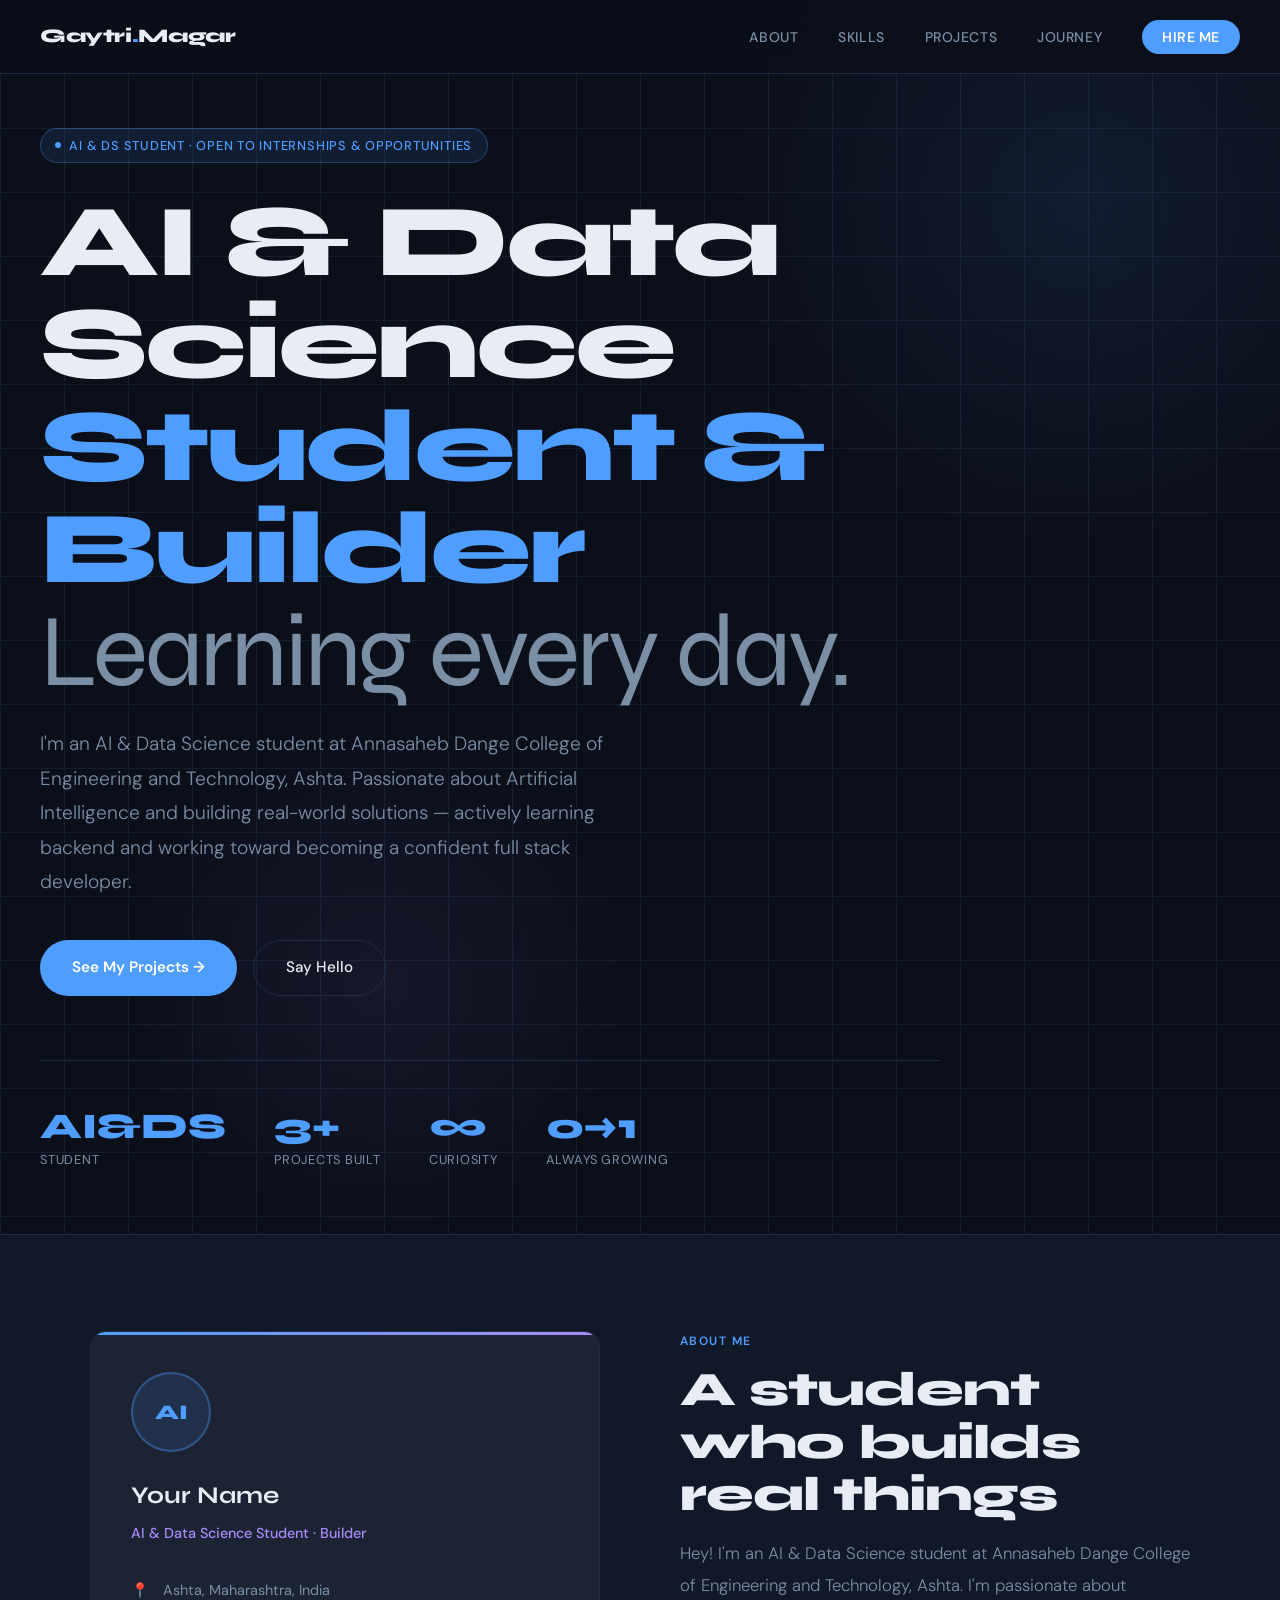
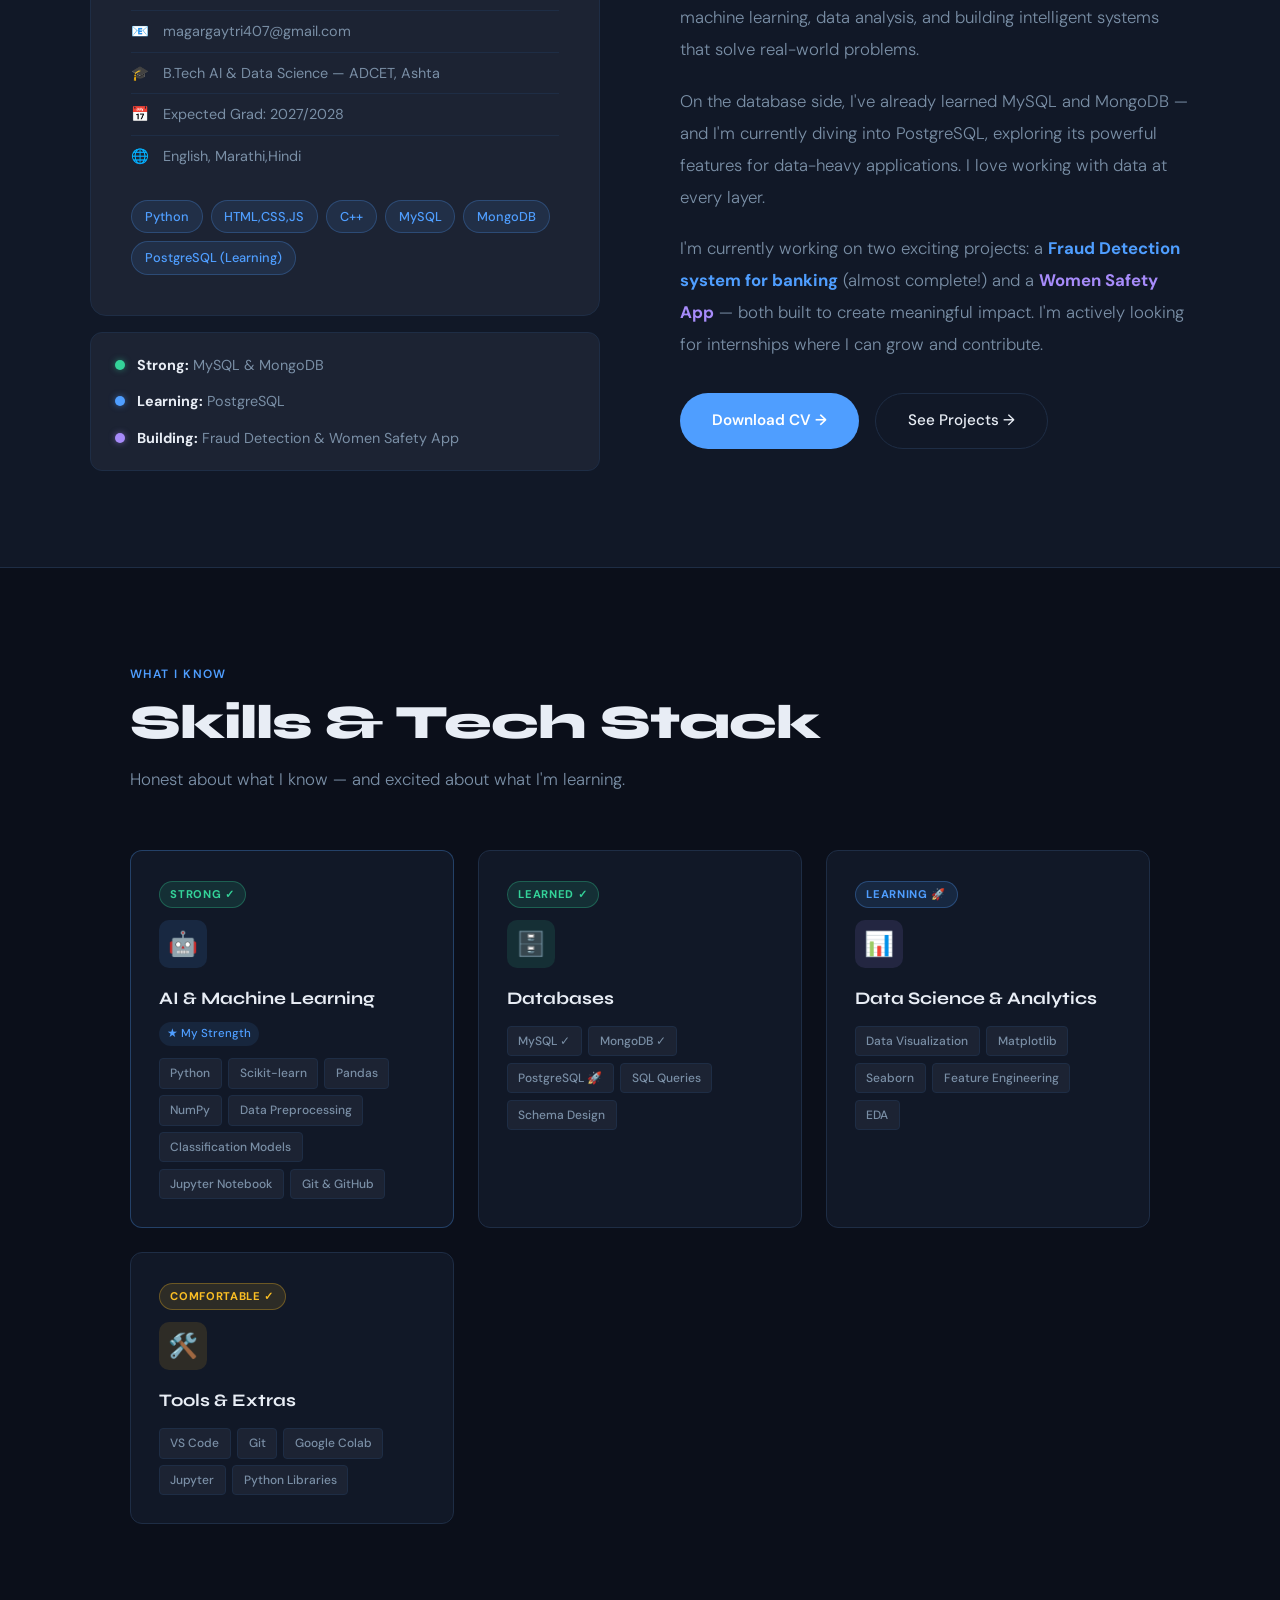
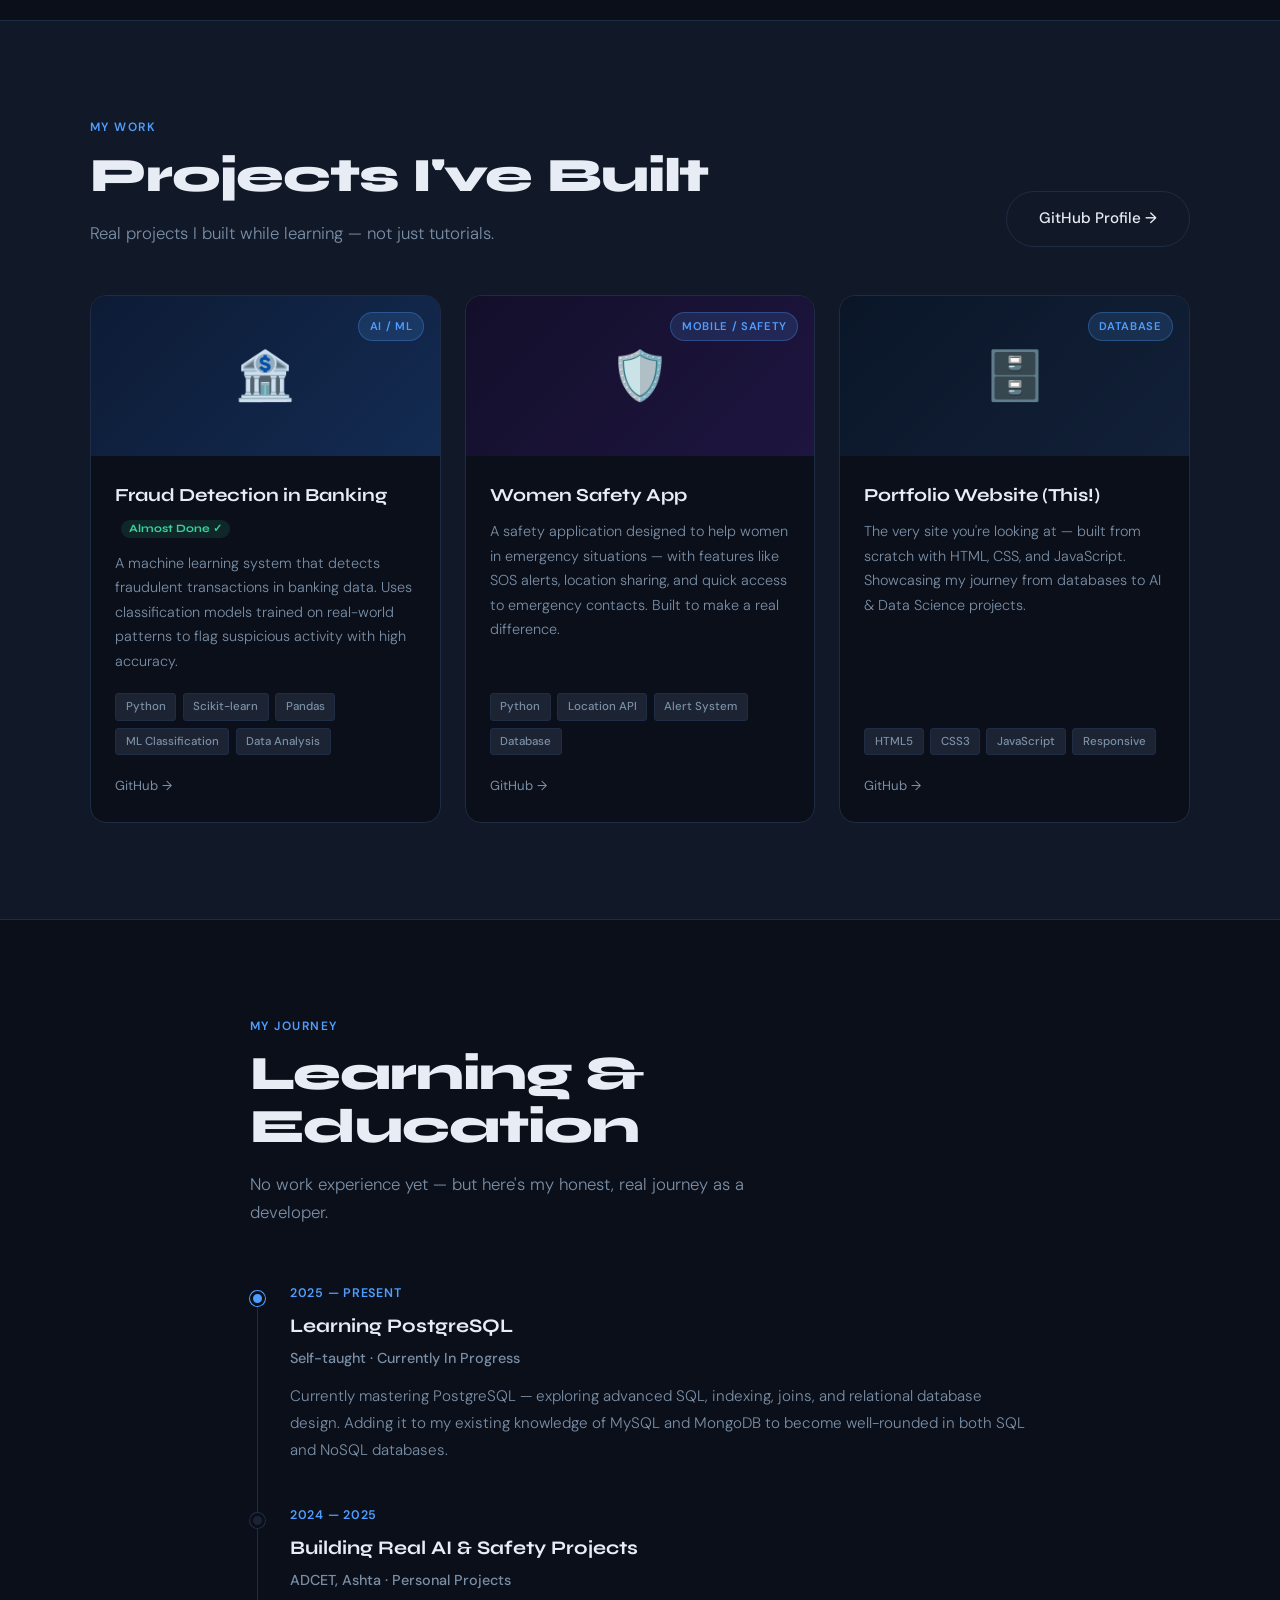
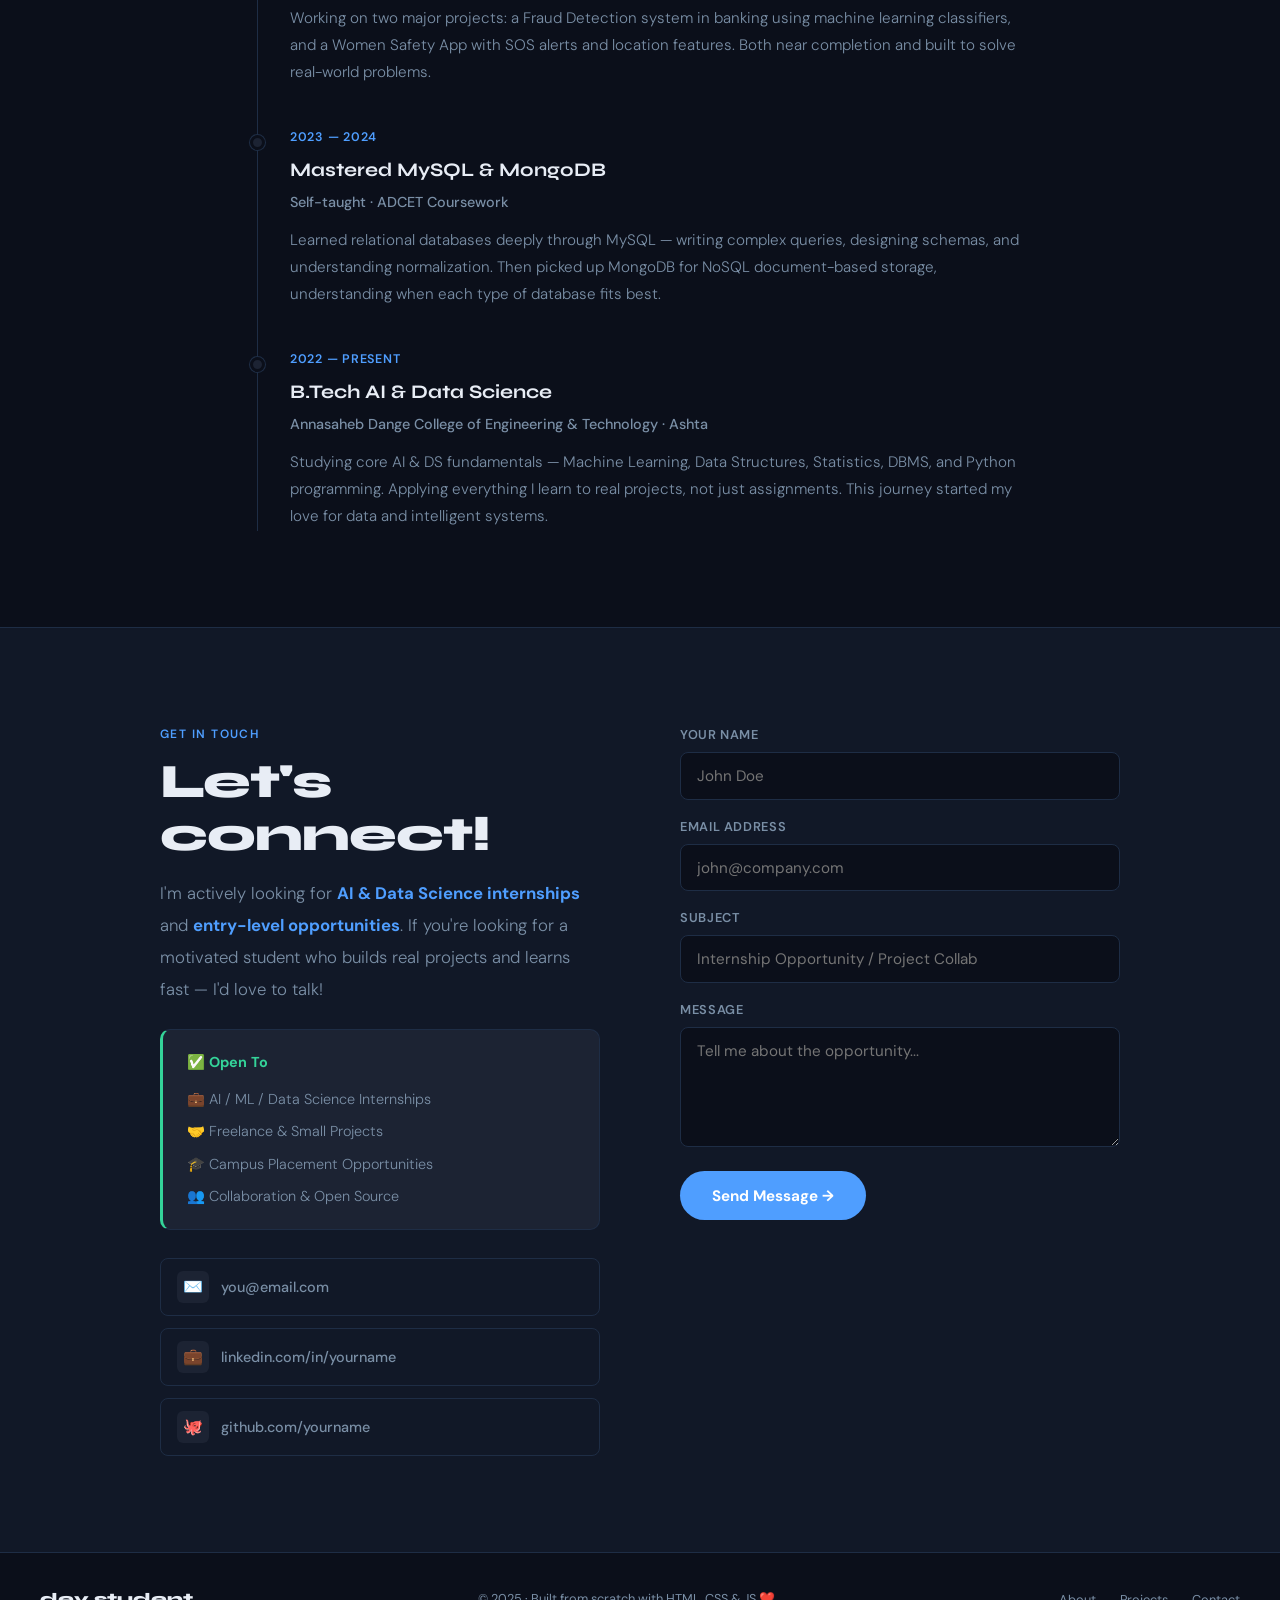
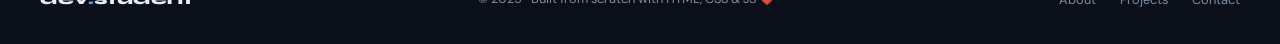
==== index.html @ b7435d33 "Move files to root for deployment" ====
<!DOCTYPE html>
<html lang="en">
<head>
  <meta charset="UTF-8">
  <meta name="viewport" content="width=device-width, initial-scale=1.0">
  <title>AI & DS Student — Annasaheb Dange College of Engineering</title>
  <link rel="preconnect" href="https://fonts.googleapis.com">
  <link href="https://fonts.googleapis.com/css2?family=Syne:wght@400;500;600;700;800&family=DM+Sans:ital,wght@0,300;0,400;0,500;1,300&display=swap" rel="stylesheet">
  <link rel="stylesheet" href="style.css">
</head>
<body>

  <!-- ── NAVBAR ── -->
  <nav>
    <a href="#" class="nav-logo">Gaytri<span>.</span>Magar</a>
    <ul class="nav-links">
      <li><a href="#about">About</a></li>
      <li><a href="#skills">Skills</a></li>
      <li><a href="#projects">Projects</a></li>
      <li><a href="#learning">Journey</a></li>
      <li><a href="#contact" class="nav-cta">Hire Me</a></li>
    </ul>
    <button class="hamburger" onclick="toggleMenu()" aria-label="Menu">
      <span></span><span></span><span></span>
    </button>
  </nav>

  <!-- ── MOBILE MENU ── -->
  <div class="mobile-menu" id="mobileMenu">
    <a href="#about"    onclick="toggleMenu()">About</a>
    <a href="#skills"   onclick="toggleMenu()">Skills</a>
    <a href="#projects" onclick="toggleMenu()">Projects</a>
    <a href="#learning" onclick="toggleMenu()">Journey</a>
    <a href="#contact"  onclick="toggleMenu()">Contact</a>
  </div>

  <!-- ── HERO ── -->
  <section class="hero" id="home">
    <div class="hero-grid-bg"></div>
    <div class="hero-glow"></div>
    <div class="hero-glow2"></div>
    <div class="hero-content">
      <div class="hero-tag">AI &amp; DS Student · Open to internships &amp; opportunities</div>
      <h1>
        AI &amp; Data Science<br>
        <span class="line2">Student &amp; Builder</span><br>
        <span class="line3">Learning every day.</span>
      </h1>
      <p class="hero-desc">
        I'm an AI &amp; Data Science student at Annasaheb Dange College of Engineering and Technology, Ashta. Passionate about Artificial Intelligence and building real-world solutions — actively learning backend and working toward becoming a confident full stack developer.
      </p>
      <div class="hero-actions">
        <a href="#projects" class="btn-primary">See My Projects →</a>
        <a href="#contact"  class="btn-secondary">Say Hello</a>
      </div>
      <div class="hero-stats">
        <div><div class="stat-num">AI&amp;DS</div><div class="stat-label">Student</div></div>
        <div><div class="stat-num">3+</div><div class="stat-label">Projects Built</div></div>
        <div><div class="stat-num">∞</div><div class="stat-label">Curiosity</div></div>
        <div><div class="stat-num">0→1</div><div class="stat-label">Always Growing</div></div>
      </div>
    </div>
  </section>

  <!-- ── ABOUT ── -->
  <section id="about">
    <div class="about-grid">
      <div class="about-visual">
        <div class="about-card">
          <div class="about-initial">AI</div>
          <div class="about-name">Your Name</div>
          <div class="about-role">AI &amp; Data Science Student · Builder</div>
          <ul class="about-details">
            <li><span>📍</span><span>Ashta, Maharashtra, India</span></li>
            <li><span>📧</span><span>magargaytri407@gmail.com</span></li>
            <li><span>🎓</span><span>B.Tech AI &amp; Data Science — ADCET, Ashta</span></li>
            <li><span>📅</span><span>Expected Grad: 2027/2028</span></li>
            <li><span>🌐</span><span>English, Marathi,Hindi</span></li>
          </ul>
          <div class="about-badges">
            <span class="badge">Python</span>
            <span class="badge">HTML,CSS,JS</span>
            <span class="badge">C++</span>
            <span class="badge">MySQL</span>
            <span class="badge">MongoDB</span>
            <span class="badge">PostgreSQL (Learning)</span>
          </div>
        </div>
        <div class="status-card">
          <div class="status-row">
            <span class="status-dot strong"></span>
            <span><strong>Strong:</strong> MySQL &amp; MongoDB</span>
          </div>
          <div class="status-row">
            <span class="status-dot learning"></span>
            <span><strong>Learning:</strong> PostgreSQL</span>
          </div>
          <div class="status-row">
            <span class="status-dot exploring"></span>
            <span><strong>Building:</strong> Fraud Detection &amp; Women Safety App</span>
          </div>
        </div>
      </div>

      <div class="about-text">
        <div class="section-label">About Me</div>
        <h2 class="section-title">A student who builds real things</h2>
        <p>Hey! I'm an AI &amp; Data Science student at Annasaheb Dange College of Engineering and Technology, Ashta.
           I'm passionate about machine learning, data analysis, and building intelligent systems that solve real-world problems.</p>
        <p>On the database side, I've already learned MySQL and MongoDB — and I'm currently diving into PostgreSQL, exploring its powerful features for data-heavy applications. I love working with data at every layer.</p>
        <p>I'm currently working on two exciting projects: a <strong style="color:var(--accent)">Fraud Detection system for banking</strong> (almost complete!) and a <strong style="color:var(--accent2)">Women Safety App</strong> — both built to create meaningful impact. I'm actively looking for internships where I can grow and contribute.</p>
        <div style="margin-top:2rem; display:flex; gap:1rem; flex-wrap:wrap;">
          <a href="#contact" class="btn-primary">Download CV →</a>
          <a href="#projects" class="btn-secondary">See Projects →</a>
        </div>
      </div>
    </div>
  </section>

  <!-- ── SKILLS ── -->
  <section id="skills">
    <div class="skills-header">
      <div class="section-label">What I Know</div>
      <h2 class="section-title">Skills &amp; Tech Stack</h2>
      <p class="section-sub">Honest about what I know — and excited about what I'm learning.</p>
    </div>
    <div class="skills-grid">

      <div class="skill-card featured">
        <div class="skill-level-badge strong">Strong ✓</div>
        <div class="skill-card-icon yellow">🤖</div>
        <h3>AI &amp; Machine Learning <span class="skill-star">★ My Strength</span></h3>
        <div class="skill-tags">
          <span class="skill-tag">Python</span>
          <span class="skill-tag">Scikit-learn</span>
          <span class="skill-tag">Pandas</span>
          <span class="skill-tag">NumPy</span>
          <span class="skill-tag">Data Preprocessing</span>
          <span class="skill-tag">Classification Models</span>
          <span class="skill-tag">Jupyter Notebook</span>
          <span class="skill-tag">Git &amp; GitHub</span>
        </div>
      </div>

      <div class="skill-card">
        <div class="skill-level-badge strong">Learned ✓</div>
        <div class="skill-card-icon blue">🗄️</div>
        <h3>Databases</h3>
        <div class="skill-tags">
          <span class="skill-tag">MySQL ✓</span>
          <span class="skill-tag">MongoDB ✓</span>
          <span class="skill-tag">PostgreSQL 🚀</span>
          <span class="skill-tag">SQL Queries</span>
          <span class="skill-tag">Schema Design</span>
        </div>
      </div>

      <div class="skill-card">
        <div class="skill-level-badge learning">Learning 🚀</div>
        <div class="skill-card-icon teal">📊</div>
        <h3>Data Science &amp; Analytics</h3>
        <div class="skill-tags">
          <span class="skill-tag">Data Visualization</span>
          <span class="skill-tag">Matplotlib</span>
          <span class="skill-tag">Seaborn</span>
          <span class="skill-tag">Feature Engineering</span>
          <span class="skill-tag">EDA</span>
        </div>
      </div>

      <div class="skill-card">
        <div class="skill-level-badge comfortable">Comfortable ✓</div>
        <div class="skill-card-icon pink">🛠️</div>
        <h3>Tools &amp; Extras</h3>
        <div class="skill-tags">
          <span class="skill-tag">VS Code</span>
          <span class="skill-tag">Git</span>
          <span class="skill-tag">Google Colab</span>
          <span class="skill-tag">Jupyter</span>
          <span class="skill-tag">Python Libraries</span>
        </div>
      </div>

    </div>
  </section>

  <!-- ── PROJECTS ── -->
  <section id="projects">
    <div class="projects-inner">
      <div class="projects-header">
        <div>
          <div class="section-label">My Work</div>
          <h2 class="section-title">Projects I've Built</h2>
          <p class="section-sub" style="margin-top:0.5rem;">Real projects I built while learning — not just tutorials.</p>
        </div>
        <a href="https://github.com/" target="_blank" class="btn-secondary">GitHub Profile →</a>
      </div>
      <div class="projects-grid">

        <div class="project-card">
          <div class="project-thumb p1">
            <span>🏦</span>
            <span class="project-thumb-label">AI / ML</span>
          </div>
          <div class="project-body">
            <div class="project-title">Fraud Detection in Banking <span style="font-size:0.7rem;color:var(--accent3);background:rgba(52,211,153,0.12);padding:0.15rem 0.5rem;border-radius:1rem;margin-left:0.4rem;">Almost Done ✓</span></div>
            <p class="project-desc">A machine learning system that detects fraudulent transactions in banking data. Uses classification models trained on real-world patterns to flag suspicious activity with high accuracy.</p>
            <div class="project-stack">
              <span class="stack-pill">Python</span>
              <span class="stack-pill">Scikit-learn</span>
              <span class="stack-pill">Pandas</span>
              <span class="stack-pill">ML Classification</span>
              <span class="stack-pill">Data Analysis</span>
            </div>
            <div class="project-links">
              <a href="#" class="project-link ghost">GitHub →</a>
            </div>
          </div>
        </div>

        <div class="project-card">
          <div class="project-thumb p3">
            <span>🛡️</span>
            <span class="project-thumb-label">Mobile / Safety</span>
          </div>
          <div class="project-body">
            <div class="project-title">Women Safety App</div>
            <p class="project-desc">A safety application designed to help women in emergency situations — with features like SOS alerts, location sharing, and quick access to emergency contacts. Built to make a real difference.</p>
            <div class="project-stack">
              <span class="stack-pill">Python</span>
              <span class="stack-pill">Location API</span>
              <span class="stack-pill">Alert System</span>
              <span class="stack-pill">Database</span>
            </div>
            <div class="project-links">
              <a href="#" class="project-link ghost">GitHub →</a>
            </div>
          </div>
        </div>

        <div class="project-card">
          <div class="project-thumb p2">
            <span>🗄️</span>
            <span class="project-thumb-label">Database</span>
          </div>
          <div class="project-body">
            <div class="project-title">Portfolio Website (This!)</div>
            <p class="project-desc">The very site you're looking at — built from scratch with HTML, CSS, and JavaScript. Showcasing my journey from databases to AI &amp; Data Science projects.</p>
            <div class="project-stack">
              <span class="stack-pill">HTML5</span>
              <span class="stack-pill">CSS3</span>
              <span class="stack-pill">JavaScript</span>
              <span class="stack-pill">Responsive</span>
            </div>
            <div class="project-links">
              <a href="#" class="project-link ghost">GitHub →</a>
            </div>
          </div>
        </div>

      </div>
    </div>
  </section>

  <!-- ── LEARNING JOURNEY ── -->
  <section id="learning">
    <div class="exp-header">
      <div class="section-label">My Journey</div>
      <h2 class="section-title">Learning &amp; Education</h2>
      <p class="section-sub">No work experience yet — but here's my honest, real journey as a developer.</p>
    </div>
    <div class="timeline">

      <div class="timeline-item">
        <div class="timeline-dot"></div>
        <div class="timeline-period">2025 — Present</div>
        <div class="timeline-title">Learning PostgreSQL</div>
        <div class="timeline-company">Self-taught · Currently In Progress</div>
        <p class="timeline-desc">Currently mastering PostgreSQL — exploring advanced SQL, indexing, joins, and relational database design. Adding it to my existing knowledge of MySQL and MongoDB to become well-rounded in both SQL and NoSQL databases.</p>
      </div>

      <div class="timeline-item">
        <div class="timeline-dot"></div>
        <div class="timeline-period">2024 — 2025</div>
        <div class="timeline-title">Building Real AI &amp; Safety Projects</div>
        <div class="timeline-company">ADCET, Ashta · Personal Projects</div>
        <p class="timeline-desc">Working on two major projects: a Fraud Detection system in banking using machine learning classifiers, and a Women Safety App with SOS alerts and location features. Both near completion and built to solve real-world problems.</p>
      </div>

      <div class="timeline-item">
        <div class="timeline-dot"></div>
        <div class="timeline-period">2023 — 2024</div>
        <div class="timeline-title">Mastered MySQL &amp; MongoDB</div>
        <div class="timeline-company">Self-taught · ADCET Coursework</div>
        <p class="timeline-desc">Learned relational databases deeply through MySQL — writing complex queries, designing schemas, and understanding normalization. Then picked up MongoDB for NoSQL document-based storage, understanding when each type of database fits best.</p>
      </div>

      <div class="timeline-item">
        <div class="timeline-dot"></div>
        <div class="timeline-period">2022 — Present</div>
        <div class="timeline-title">B.Tech AI &amp; Data Science</div>
        <div class="timeline-company">Annasaheb Dange College of Engineering &amp; Technology · Ashta</div>
        <p class="timeline-desc">Studying core AI &amp; DS fundamentals — Machine Learning, Data Structures, Statistics, DBMS, and Python programming. Applying everything I learn to real projects, not just assignments. This journey started my love for data and intelligent systems.</p>
      </div>

    </div>
  </section>

  <!-- ── CONTACT ── -->
  <section id="contact">
    <div class="contact-inner">
      <div class="contact-info">
        <div class="section-label">Get In Touch</div>
        <h2 class="section-title">Let's connect!</h2>
        <p>I'm actively looking for <strong style="color:var(--accent)">AI &amp; Data Science internships</strong> and <strong style="color:var(--accent)">entry-level opportunities</strong>. If you're looking for a motivated student who builds real projects and learns fast — I'd love to talk!</p>
        <div class="open-to-box">
          <div class="open-to-title">✅ Open To</div>
          <ul class="open-to-list">
            <li>💼 AI / ML / Data Science Internships</li>
            <li>🤝 Freelance &amp; Small Projects</li>
            <li>🎓 Campus Placement Opportunities</li>
            <li>👥 Collaboration &amp; Open Source</li>
          </ul>
        </div>
        <div class="contact-socials">
          <a href="mailto:you@email.com" class="social-link">
            <div class="social-icon">✉️</div> you@email.com
          </a>
          <a href="#" class="social-link">
            <div class="social-icon">💼</div> linkedin.com/in/yourname
          </a>
          <a href="#" class="social-link">
            <div class="social-icon">🐙</div> github.com/yourname
          </a>
        </div>
      </div>
      <div class="contact-form">
        <div class="form-group">
          <label>Your Name</label>
          <input type="text" id="contactName" placeholder="John Doe">
        </div>
        <div class="form-group">
          <label>Email Address</label>
          <input type="email" id="contactEmail" placeholder="john@company.com">
        </div>
        <div class="form-group">
          <label>Subject</label>
          <input type="text" id="contactSubject" placeholder="Internship Opportunity / Project Collab">
        </div>
        <div class="form-group">
          <label>Message</label>
          <textarea id="contactMessage" placeholder="Tell me about the opportunity..."></textarea>
        </div>
        <button class="form-submit" id="submitBtn" onclick="handleSubmit()">Send Message →</button>
        <div id="formMsg" style="margin-top:0.75rem;font-size:0.9rem;display:none;"></div>
      </div>
    </div>
  </section>

  <!-- ── FOOTER ── -->
  <footer>
    <a href="#" class="footer-logo">dev<span>.</span>student</a>
    <p class="footer-copy">© 2025 · Built from scratch with HTML, CSS &amp; JS ❤️</p>
    <ul class="footer-links">
      <li><a href="#about">About</a></li>
      <li><a href="#projects">Projects</a></li>
      <li><a href="#contact">Contact</a></li>
    </ul>
  </footer>

  <a href="#home" class="back-top" id="backTop">↑</a>
  <script src="script.js"></script>
</body>
</html>
---- style.css ----
/* ── RESET & ROOT ── */
*, *::before, *::after {
  margin: 0;
  padding: 0;
  box-sizing: border-box;
}

:root {
  --bg:       #0b0f1a;
  --surface:  #111827;
  --surface2: #1c2333;
  --border:   #1e2d45;
  --accent:   #4f9eff;
  --accent2:  #a78bfa;
  --accent3:  #34d399;
  --text:     #e8edf5;
  --muted:    #7a8fa6;
  --font-head: 'Syne', sans-serif;
  --font-body: 'DM Sans', sans-serif;
}

html { scroll-behavior: smooth; }

body {
  background: var(--bg);
  color: var(--text);
  font-family: var(--font-body);
  font-size: 16px;
  line-height: 1.7;
  overflow-x: hidden;
}

/* ── SCROLLBAR ── */
::-webkit-scrollbar { width: 4px; }
::-webkit-scrollbar-track { background: var(--bg); }
::-webkit-scrollbar-thumb { background: var(--accent); border-radius: 2px; }

/* ── NAVBAR ── */
nav {
  position: fixed;
  top: 0; left: 0; right: 0;
  z-index: 100;
  padding: 1.25rem 2.5rem;
  display: flex;
  align-items: center;
  justify-content: space-between;
  background: rgba(11,15,26,0.88);
  backdrop-filter: blur(16px);
  border-bottom: 1px solid var(--border);
}

.nav-logo {
  font-family: var(--font-head);
  font-weight: 800;
  font-size: 1.2rem;
  letter-spacing: -0.02em;
  color: var(--text);
  text-decoration: none;
}

.nav-logo span { color: var(--accent); }

.nav-links {
  display: flex;
  gap: 2.5rem;
  list-style: none;
}

.nav-links a {
  color: var(--muted);
  text-decoration: none;
  font-size: 0.875rem;
  font-weight: 500;
  letter-spacing: 0.04em;
  text-transform: uppercase;
  transition: color 0.2s;
}

.nav-links a:hover { color: var(--accent); }

.nav-cta {
  background: var(--accent) !important;
  color: #fff !important;
  padding: 0.5rem 1.25rem;
  border-radius: 2rem;
  font-weight: 600 !important;
  transition: transform 0.2s, box-shadow 0.2s !important;
}

.nav-cta:hover {
  transform: translateY(-1px);
  box-shadow: 0 0 20px rgba(79,158,255,0.4) !important;
}

/* ── HAMBURGER ── */
.hamburger {
  display: none;
  flex-direction: column;
  gap: 5px;
  cursor: pointer;
  background: none;
  border: none;
  padding: 4px;
}

.hamburger span {
  display: block;
  width: 24px;
  height: 2px;
  background: var(--text);
  border-radius: 2px;
  transition: all 0.3s;
}

/* ── MOBILE MENU ── */
.mobile-menu {
  display: none;
  position: fixed;
  top: 65px; left: 0; right: 0;
  background: rgba(11,15,26,0.97);
  border-bottom: 1px solid var(--border);
  backdrop-filter: blur(16px);
  z-index: 99;
  padding: 1.5rem 2rem;
  flex-direction: column;
  gap: 1.25rem;
}

.mobile-menu.open { display: flex; }

.mobile-menu a {
  color: var(--muted);
  text-decoration: none;
  font-size: 1rem;
  font-weight: 500;
  letter-spacing: 0.04em;
  text-transform: uppercase;
  transition: color 0.2s;
  padding: 0.5rem 0;
  border-bottom: 1px solid var(--border);
}

.mobile-menu a:last-child { border-bottom: none; }
.mobile-menu a:hover { color: var(--accent); }

/* ── HERO ── */
.hero {
  min-height: 100vh;
  display: flex;
  align-items: center;
  padding: 8rem 2.5rem 4rem;
  position: relative;
  overflow: hidden;
}

.hero-grid-bg {
  position: absolute;
  inset: 0;
  background-image:
    linear-gradient(var(--border) 1px, transparent 1px),
    linear-gradient(90deg, var(--border) 1px, transparent 1px);
  background-size: 64px 64px;
  opacity: 0.5;
}

.hero-glow {
  position: absolute;
  width: 700px; height: 700px;
  background: radial-gradient(circle, rgba(79,158,255,0.09) 0%, transparent 70%);
  top: -150px; right: -150px;
  pointer-events: none;
}

.hero-glow2 {
  position: absolute;
  width: 500px; height: 500px;
  background: radial-gradient(circle, rgba(167,139,250,0.07) 0%, transparent 70%);
  bottom: 0; left: 10%;
  pointer-events: none;
}

.hero-content {
  position: relative;
  max-width: 900px;
  animation: fadeUp 0.8s ease both;
}

@keyframes fadeUp {
  from { opacity: 0; transform: translateY(32px); }
  to   { opacity: 1; transform: translateY(0); }
}

.hero-tag {
  display: inline-flex;
  align-items: center;
  gap: 0.5rem;
  background: rgba(79,158,255,0.1);
  border: 1px solid rgba(79,158,255,0.3);
  color: var(--accent);
  font-size: 0.8rem;
  font-weight: 500;
  letter-spacing: 0.06em;
  text-transform: uppercase;
  padding: 0.35rem 0.9rem;
  border-radius: 2rem;
  margin-bottom: 1.75rem;
}

.hero-tag::before {
  content: '';
  width: 6px; height: 6px;
  background: var(--accent);
  border-radius: 50%;
  animation: pulse 2s infinite;
}

@keyframes pulse {
  0%, 100% { opacity: 1; }
  50%       { opacity: 0.3; }
}

.hero h1 {
  font-family: var(--font-head);
  font-size: clamp(3rem, 8vw, 6.5rem);
  font-weight: 800;
  line-height: 1.0;
  letter-spacing: -0.03em;
  margin-bottom: 1.5rem;
}

.hero h1 .line2 { color: var(--accent); }
.hero h1 .line3 { color: var(--muted); font-weight: 400; }

.hero-desc {
  font-size: clamp(1rem, 2vw, 1.2rem);
  color: var(--muted);
  max-width: 580px;
  margin-bottom: 2.5rem;
  font-weight: 300;
  line-height: 1.8;
}

.hero-actions {
  display: flex;
  gap: 1rem;
  flex-wrap: wrap;
}

/* ── BUTTONS ── */
.btn-primary {
  background: var(--accent);
  color: #fff;
  padding: 0.875rem 2rem;
  border-radius: 2rem;
  font-weight: 600;
  font-size: 0.95rem;
  text-decoration: none;
  display: inline-flex;
  align-items: center;
  gap: 0.5rem;
  transition: transform 0.2s, box-shadow 0.2s;
}

.btn-primary:hover {
  transform: translateY(-2px);
  box-shadow: 0 8px 32px rgba(79,158,255,0.35);
}

.btn-secondary {
  border: 1px solid var(--border);
  color: var(--text);
  padding: 0.875rem 2rem;
  border-radius: 2rem;
  font-weight: 500;
  font-size: 0.95rem;
  text-decoration: none;
  display: inline-flex;
  align-items: center;
  gap: 0.5rem;
  transition: border-color 0.2s, background 0.2s;
}

.btn-secondary:hover {
  border-color: var(--accent);
  background: rgba(79,158,255,0.07);
}

.hero-stats {
  display: flex;
  gap: 3rem;
  margin-top: 4rem;
  padding-top: 3rem;
  border-top: 1px solid var(--border);
  flex-wrap: wrap;
}

.stat-num {
  font-family: var(--font-head);
  font-size: 2.25rem;
  font-weight: 800;
  color: var(--accent);
  line-height: 1;
}

.stat-label {
  font-size: 0.8rem;
  color: var(--muted);
  text-transform: uppercase;
  letter-spacing: 0.06em;
  margin-top: 0.25rem;
}

/* ── SECTION COMMONS ── */
section { padding: 6rem 2.5rem; }

.section-label {
  font-size: 0.75rem;
  font-weight: 600;
  letter-spacing: 0.12em;
  text-transform: uppercase;
  color: var(--accent);
  margin-bottom: 0.75rem;
}

.section-title {
  font-family: var(--font-head);
  font-size: clamp(2rem, 4vw, 3rem);
  font-weight: 800;
  letter-spacing: -0.02em;
  line-height: 1.1;
  margin-bottom: 1rem;
}

.section-sub {
  color: var(--muted);
  max-width: 520px;
  font-size: 1.05rem;
  font-weight: 300;
}

/* ── ABOUT ── */
#about {
  background: var(--surface);
  border-top: 1px solid var(--border);
  border-bottom: 1px solid var(--border);
}

.about-grid {
  display: grid;
  grid-template-columns: 1fr 1fr;
  gap: 5rem;
  align-items: start;
  max-width: 1100px;
  margin: 0 auto;
}

.about-card {
  background: var(--surface2);
  border: 1px solid var(--border);
  border-radius: 16px;
  padding: 2.5rem;
  position: relative;
  overflow: hidden;
}

.about-card::before {
  content: '';
  position: absolute;
  top: 0; left: 0; right: 0;
  height: 3px;
  background: linear-gradient(90deg, var(--accent), var(--accent2));
}

.about-initial {
  width: 80px; height: 80px;
  background: rgba(79,158,255,0.12);
  border: 2px solid rgba(79,158,255,0.35);
  border-radius: 50%;
  display: flex;
  align-items: center;
  justify-content: center;
  font-family: var(--font-head);
  font-size: 1.3rem;
  font-weight: 800;
  color: var(--accent);
  margin-bottom: 1.5rem;
}

.about-name {
  font-family: var(--font-head);
  font-size: 1.5rem;
  font-weight: 700;
  margin-bottom: 0.25rem;
}

.about-role {
  color: var(--accent2);
  font-size: 0.9rem;
  font-weight: 500;
  margin-bottom: 1.5rem;
}

.about-details { list-style: none; }

.about-details li {
  display: flex;
  gap: 0.75rem;
  color: var(--muted);
  font-size: 0.9rem;
  padding: 0.5rem 0;
  border-bottom: 1px solid var(--border);
}

.about-details li:last-child { border-bottom: none; }
.about-details li span:first-child { min-width: 20px; }

.about-badges {
  display: flex;
  flex-wrap: wrap;
  gap: 0.5rem;
  margin-top: 1.5rem;
}

.badge {
  background: rgba(79,158,255,0.1);
  border: 1px solid rgba(79,158,255,0.25);
  color: var(--accent);
  font-size: 0.8rem;
  font-weight: 500;
  padding: 0.3rem 0.8rem;
  border-radius: 2rem;
}

/* ── STATUS CARD (new) ── */
.status-card {
  background: var(--surface2);
  border: 1px solid var(--border);
  border-radius: 12px;
  padding: 1.25rem 1.5rem;
  margin-top: 1rem;
  display: flex;
  flex-direction: column;
  gap: 0.75rem;
}

.status-row {
  display: flex;
  align-items: center;
  gap: 0.75rem;
  font-size: 0.9rem;
  color: var(--muted);
}

.status-row strong { color: var(--text); }

.status-dot {
  width: 10px; height: 10px;
  border-radius: 50%;
  flex-shrink: 0;
}

.status-dot.strong   { background: var(--accent3); box-shadow: 0 0 6px rgba(52,211,153,0.5); }
.status-dot.learning { background: var(--accent);  box-shadow: 0 0 6px rgba(79,158,255,0.5); }
.status-dot.exploring{ background: var(--accent2); box-shadow: 0 0 6px rgba(167,139,250,0.5); }

/* ── ABOUT TEXT ── */
.about-text p {
  color: var(--muted);
  font-size: 1.05rem;
  font-weight: 300;
  line-height: 1.9;
  margin-bottom: 1.25rem;
}

/* ── SKILLS ── */
#skills { max-width: 1100px; margin: 0 auto; }

.skills-header { margin-bottom: 3.5rem; }

.skills-grid {
  display: grid;
  grid-template-columns: repeat(auto-fit, minmax(280px, 1fr));
  gap: 1.5rem;
}

.skill-card {
  background: var(--surface);
  border: 1px solid var(--border);
  border-radius: 12px;
  padding: 1.75rem;
  transition: border-color 0.3s, transform 0.3s;
  position: relative;
}

.skill-card:hover {
  border-color: rgba(79,158,255,0.4);
  transform: translateY(-4px);
}

/* Featured/strong card has a subtle glow border */
.skill-card.featured {
  border-color: rgba(79,158,255,0.3);
}

/* ── SKILL LEVEL BADGES (new) ── */
.skill-level-badge {
  display: inline-block;
  font-size: 0.7rem;
  font-weight: 700;
  letter-spacing: 0.06em;
  text-transform: uppercase;
  padding: 0.2rem 0.65rem;
  border-radius: 2rem;
  margin-bottom: 0.75rem;
}

.skill-level-badge.strong {
  background: rgba(52,211,153,0.12);
  color: var(--accent3);
  border: 1px solid rgba(52,211,153,0.3);
}

.skill-level-badge.learning {
  background: rgba(79,158,255,0.12);
  color: var(--accent);
  border: 1px solid rgba(79,158,255,0.3);
}

.skill-level-badge.exploring {
  background: rgba(167,139,250,0.12);
  color: var(--accent2);
  border: 1px solid rgba(167,139,250,0.3);
}

.skill-level-badge.comfortable {
  background: rgba(251,191,36,0.12);
  color: #fbbf24;
  border: 1px solid rgba(251,191,36,0.3);
}

.skill-card-icon {
  width: 48px; height: 48px;
  border-radius: 10px;
  display: flex;
  align-items: center;
  justify-content: center;
  font-size: 1.5rem;
  margin-bottom: 1rem;
}

.skill-card-icon.yellow { background: rgba(79,158,255,0.12); }
.skill-card-icon.teal   { background: rgba(167,139,250,0.12); }
.skill-card-icon.blue   { background: rgba(52,211,153,0.12); }
.skill-card-icon.pink   { background: rgba(251,191,36,0.12); }

.skill-card h3 {
  font-family: var(--font-head);
  font-size: 1.1rem;
  font-weight: 700;
  margin-bottom: 0.75rem;
  display: flex;
  align-items: center;
  gap: 0.5rem;
  flex-wrap: wrap;
}

.skill-star {
  font-size: 0.72rem;
  font-family: var(--font-body);
  font-weight: 500;
  color: var(--accent);
  background: rgba(79,158,255,0.1);
  padding: 0.15rem 0.5rem;
  border-radius: 1rem;
}

.skill-tags {
  display: flex;
  flex-wrap: wrap;
  gap: 0.4rem;
}

.skill-tag {
  background: var(--surface2);
  border: 1px solid var(--border);
  color: var(--muted);
  font-size: 0.75rem;
  padding: 0.25rem 0.65rem;
  border-radius: 4px;
  font-weight: 500;
}

/* ── PROJECTS ── */
#projects {
  background: var(--surface);
  border-top: 1px solid var(--border);
  border-bottom: 1px solid var(--border);
}

.projects-inner { max-width: 1100px; margin: 0 auto; }

.projects-header {
  display: flex;
  justify-content: space-between;
  align-items: flex-end;
  margin-bottom: 3rem;
  flex-wrap: wrap;
  gap: 1rem;
}

.projects-grid {
  display: grid;
  grid-template-columns: repeat(auto-fit, minmax(300px, 1fr));
  gap: 1.5rem;
}

.project-card {
  background: var(--bg);
  border: 1px solid var(--border);
  border-radius: 16px;
  overflow: hidden;
  transition: border-color 0.3s, transform 0.3s;
  display: flex;
  flex-direction: column;
}

.project-card:hover {
  border-color: rgba(79,158,255,0.4);
  transform: translateY(-6px);
}

.project-thumb {
  height: 160px;
  display: flex;
  align-items: center;
  justify-content: center;
  font-size: 3rem;
  position: relative;
  overflow: hidden;
}

.project-thumb.p1 { background: linear-gradient(135deg, #0d1b35, #132b52); }
.project-thumb.p2 { background: linear-gradient(135deg, #0a1628, #122038); }
.project-thumb.p3 { background: linear-gradient(135deg, #130f2a, #1e1540); }
.project-thumb.p4 { background: linear-gradient(135deg, #0d1f1a, #123028); }

.project-thumb-label {
  position: absolute;
  top: 1rem; right: 1rem;
  background: rgba(79,158,255,0.15);
  border: 1px solid rgba(79,158,255,0.3);
  color: var(--accent);
  font-size: 0.7rem;
  font-weight: 600;
  letter-spacing: 0.06em;
  text-transform: uppercase;
  padding: 0.25rem 0.65rem;
  border-radius: 2rem;
}

.project-body {
  padding: 1.5rem;
  flex: 1;
  display: flex;
  flex-direction: column;
}

.project-title {
  font-family: var(--font-head);
  font-size: 1.15rem;
  font-weight: 700;
  margin-bottom: 0.5rem;
}

.project-desc {
  color: var(--muted);
  font-size: 0.9rem;
  font-weight: 300;
  line-height: 1.7;
  flex: 1;
  margin-bottom: 1.25rem;
}

.project-stack {
  display: flex;
  gap: 0.4rem;
  flex-wrap: wrap;
  margin-bottom: 1.25rem;
}

.stack-pill {
  background: var(--surface2);
  color: var(--muted);
  font-size: 0.72rem;
  font-weight: 500;
  padding: 0.2rem 0.6rem;
  border-radius: 3px;
  border: 1px solid var(--border);
}

.project-links { display: flex; gap: 0.75rem; }

.project-link {
  font-size: 0.82rem;
  font-weight: 600;
  text-decoration: none;
  color: var(--accent);
  display: flex;
  align-items: center;
  gap: 0.3rem;
  transition: opacity 0.2s;
}

.project-link:hover { opacity: 0.7; }
.project-link.ghost { color: var(--muted); font-weight: 400; }

/* ── LEARNING JOURNEY ── */
#learning { max-width: 860px; margin: 0 auto; }

.exp-header { margin-bottom: 3.5rem; }

.timeline { position: relative; }

.timeline::before {
  content: '';
  position: absolute;
  left: 7px; top: 8px; bottom: 0;
  width: 1px;
  background: var(--border);
}

.timeline-item {
  padding-left: 2.5rem;
  padding-bottom: 2.5rem;
  position: relative;
}

.timeline-item:last-child { padding-bottom: 0; }

.timeline-dot {
  position: absolute;
  left: 0; top: 8px;
  width: 15px; height: 15px;
  border-radius: 50%;
  background: var(--accent);
  border: 3px solid var(--bg);
  box-shadow: 0 0 0 1px var(--accent);
}

.timeline-item:not(:first-child) .timeline-dot {
  background: var(--surface2);
  box-shadow: 0 0 0 1px var(--border);
}

.timeline-period {
  font-size: 0.78rem;
  font-weight: 600;
  letter-spacing: 0.06em;
  text-transform: uppercase;
  color: var(--accent);
  margin-bottom: 0.4rem;
}

.timeline-title {
  font-family: var(--font-head);
  font-size: 1.2rem;
  font-weight: 700;
  margin-bottom: 0.2rem;
}

.timeline-company {
  color: var(--muted);
  font-size: 0.9rem;
  font-weight: 500;
  margin-bottom: 0.75rem;
}

.timeline-desc {
  color: var(--muted);
  font-size: 0.95rem;
  font-weight: 300;
  line-height: 1.8;
}

/* ── CONTACT ── */
#contact {
  background: var(--surface);
  border-top: 1px solid var(--border);
}

.contact-inner {
  max-width: 960px;
  margin: 0 auto;
  display: grid;
  grid-template-columns: 1fr 1fr;
  gap: 5rem;
  align-items: start;
}

.contact-info p {
  color: var(--muted);
  font-size: 1.05rem;
  font-weight: 300;
  line-height: 1.9;
  margin-bottom: 1.5rem;
}

/* ── OPEN TO BOX (new) ── */
.open-to-box {
  background: var(--surface2);
  border: 1px solid var(--border);
  border-left: 3px solid var(--accent3);
  border-radius: 10px;
  padding: 1.25rem 1.5rem;
  margin-bottom: 1.75rem;
}

.open-to-title {
  font-weight: 700;
  font-size: 0.9rem;
  color: var(--accent3);
  margin-bottom: 0.75rem;
  letter-spacing: 0.02em;
}

.open-to-list {
  list-style: none;
  display: flex;
  flex-direction: column;
  gap: 0.5rem;
}

.open-to-list li {
  font-size: 0.9rem;
  color: var(--muted);
  font-weight: 300;
}

/* ── CONTACT SOCIALS ── */
.contact-socials {
  display: flex;
  flex-direction: column;
  gap: 0.75rem;
}

.social-link {
  display: flex;
  align-items: center;
  gap: 0.75rem;
  color: var(--muted);
  text-decoration: none;
  font-size: 0.9rem;
  font-weight: 500;
  padding: 0.75rem 1rem;
  border: 1px solid var(--border);
  border-radius: 8px;
  transition: border-color 0.2s, color 0.2s, background 0.2s;
}

.social-link:hover {
  border-color: rgba(79,158,255,0.4);
  color: var(--accent);
  background: rgba(79,158,255,0.06);
}

.social-icon {
  width: 32px; height: 32px;
  background: var(--surface2);
  border-radius: 6px;
  display: flex;
  align-items: center;
  justify-content: center;
  font-size: 1rem;
}

/* ── CONTACT FORM ── */
.contact-form { display: flex; flex-direction: column; gap: 1rem; }

.form-group { display: flex; flex-direction: column; gap: 0.4rem; }

.form-group label {
  font-size: 0.8rem;
  font-weight: 600;
  letter-spacing: 0.05em;
  text-transform: uppercase;
  color: var(--muted);
}

.form-group input,
.form-group textarea {
  background: var(--bg);
  border: 1px solid var(--border);
  border-radius: 8px;
  padding: 0.8rem 1rem;
  color: var(--text);
  font-family: var(--font-body);
  font-size: 0.95rem;
  transition: border-color 0.2s;
  outline: none;
}

.form-group input:focus,
.form-group textarea:focus { border-color: rgba(79,158,255,0.5); }

.form-group textarea { resize: vertical; min-height: 120px; }

.form-submit {
  background: var(--accent);
  color: #fff;
  border: none;
  padding: 0.9rem 2rem;
  border-radius: 2rem;
  font-weight: 700;
  font-size: 0.95rem;
  cursor: pointer;
  font-family: var(--font-body);
  transition: transform 0.2s, box-shadow 0.2s;
  align-self: flex-start;
  margin-top: 0.5rem;
}

.form-submit:hover {
  transform: translateY(-2px);
  box-shadow: 0 8px 32px rgba(79,158,255,0.35);
}

/* ── FOOTER ── */
footer {
  border-top: 1px solid var(--border);
  padding: 2rem 2.5rem;
  display: flex;
  align-items: center;
  justify-content: space-between;
  flex-wrap: wrap;
  gap: 1rem;
}

.footer-logo {
  font-family: var(--font-head);
  font-weight: 800;
  font-size: 1rem;
  color: var(--text);
  text-decoration: none;
}

.footer-logo span { color: var(--accent); }
.footer-copy { color: var(--muted); font-size: 0.8rem; }

.footer-links { display: flex; gap: 1.5rem; list-style: none; }

.footer-links a {
  color: var(--muted);
  text-decoration: none;
  font-size: 0.8rem;
  transition: color 0.2s;
}

.footer-links a:hover { color: var(--accent); }

/* ── BACK TO TOP ── */
.back-top {
  position: fixed;
  bottom: 2rem; right: 2rem;
  width: 44px; height: 44px;
  background: var(--accent);
  color: #fff;
  border-radius: 50%;
  display: flex;
  align-items: center;
  justify-content: center;
  text-decoration: none;
  font-size: 1.2rem;
  font-weight: 700;
  box-shadow: 0 4px 20px rgba(79,158,255,0.35);
  opacity: 0;
  pointer-events: none;
  transition: opacity 0.3s, transform 0.2s;
}

.back-top.visible { opacity: 1; pointer-events: auto; }
.back-top:hover { transform: translateY(-3px); }

/* ── RESPONSIVE ── */
@media (max-width: 900px) {
  nav { padding: 1rem 1.5rem; }
  .nav-links { display: none; }
  .hamburger { display: flex; }
  section { padding: 4rem 1.5rem; }
  .hero { padding: 7rem 1.5rem 3rem; }
  .about-grid { grid-template-columns: 1fr; gap: 2.5rem; }
  .contact-inner { grid-template-columns: 1fr; gap: 2.5rem; }
  .projects-header { flex-direction: column; align-items: flex-start; }
  footer { flex-direction: column; align-items: flex-start; }
}

@media (max-width: 600px) {
  .hero h1 { font-size: 2.6rem; }
  .hero-stats { gap: 1.5rem; }
  .projects-grid { grid-template-columns: 1fr; }
  .skills-grid { grid-template-columns: 1fr; }
}
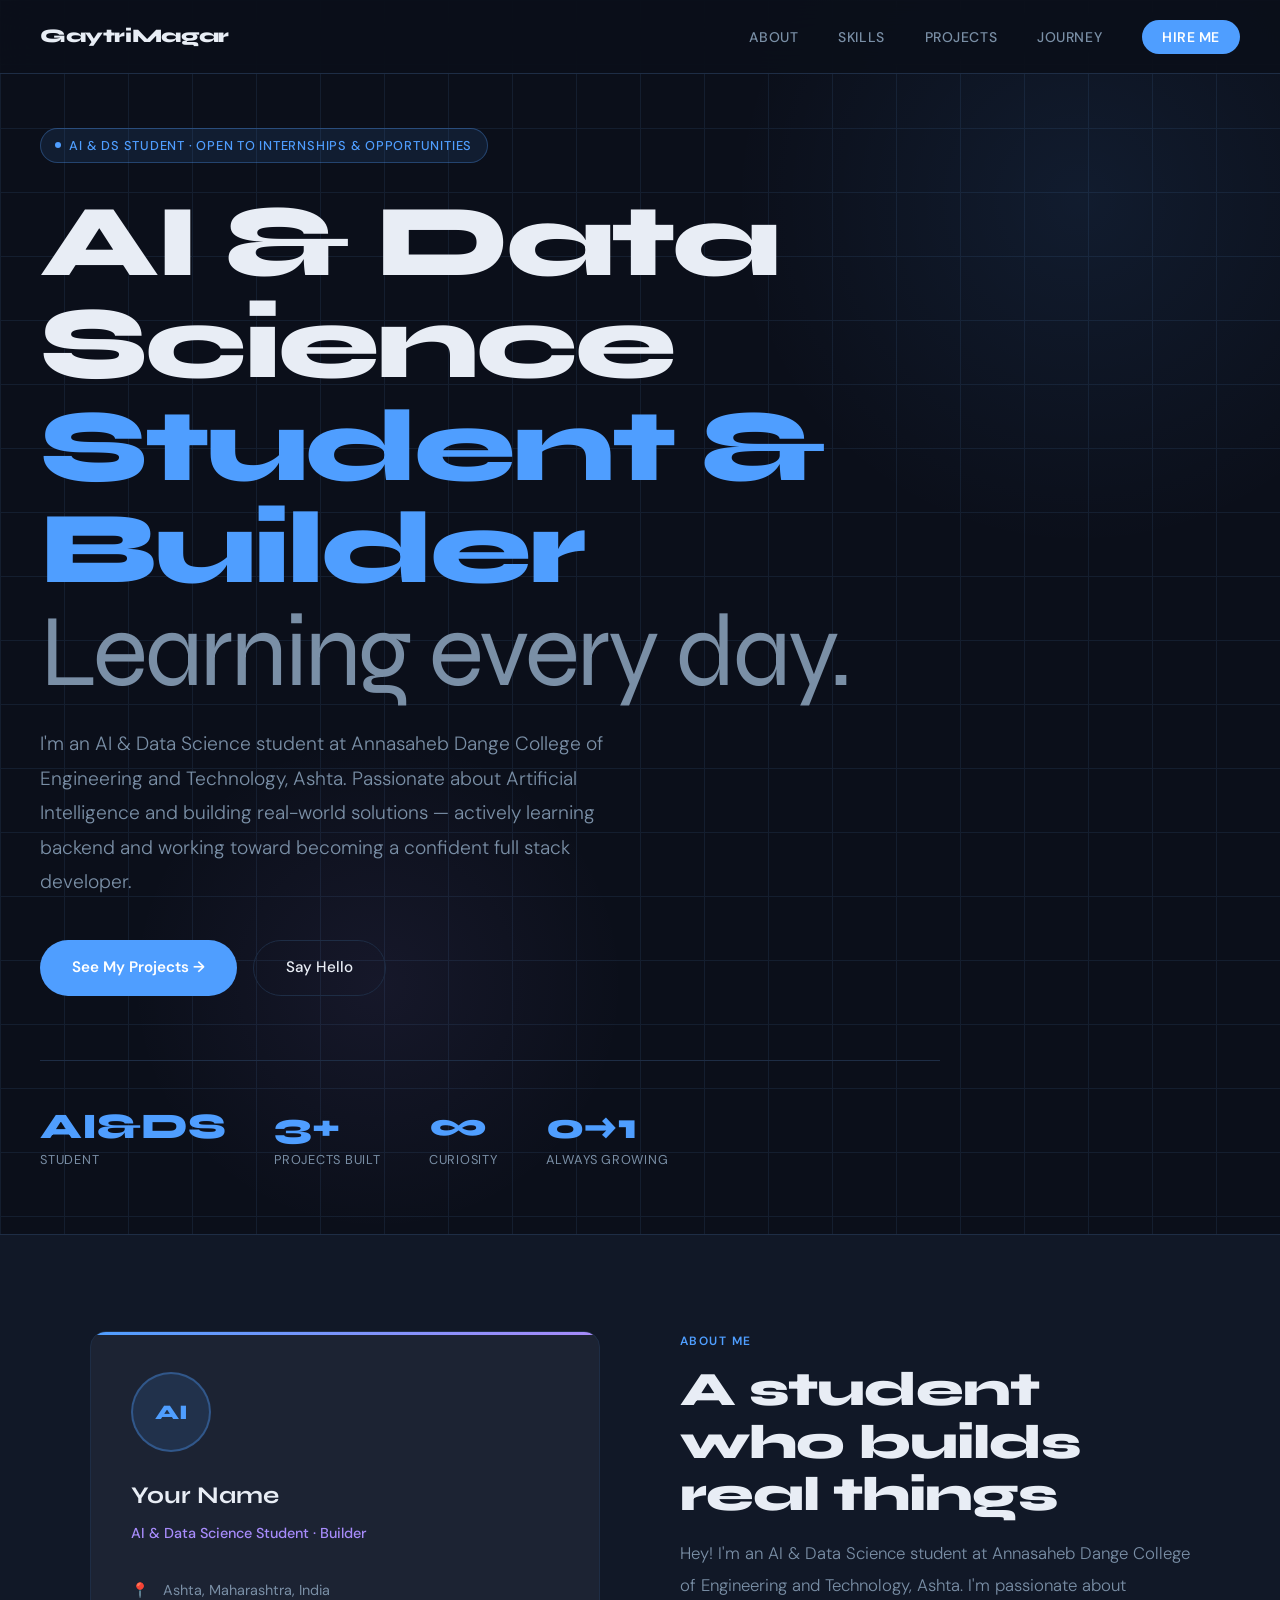
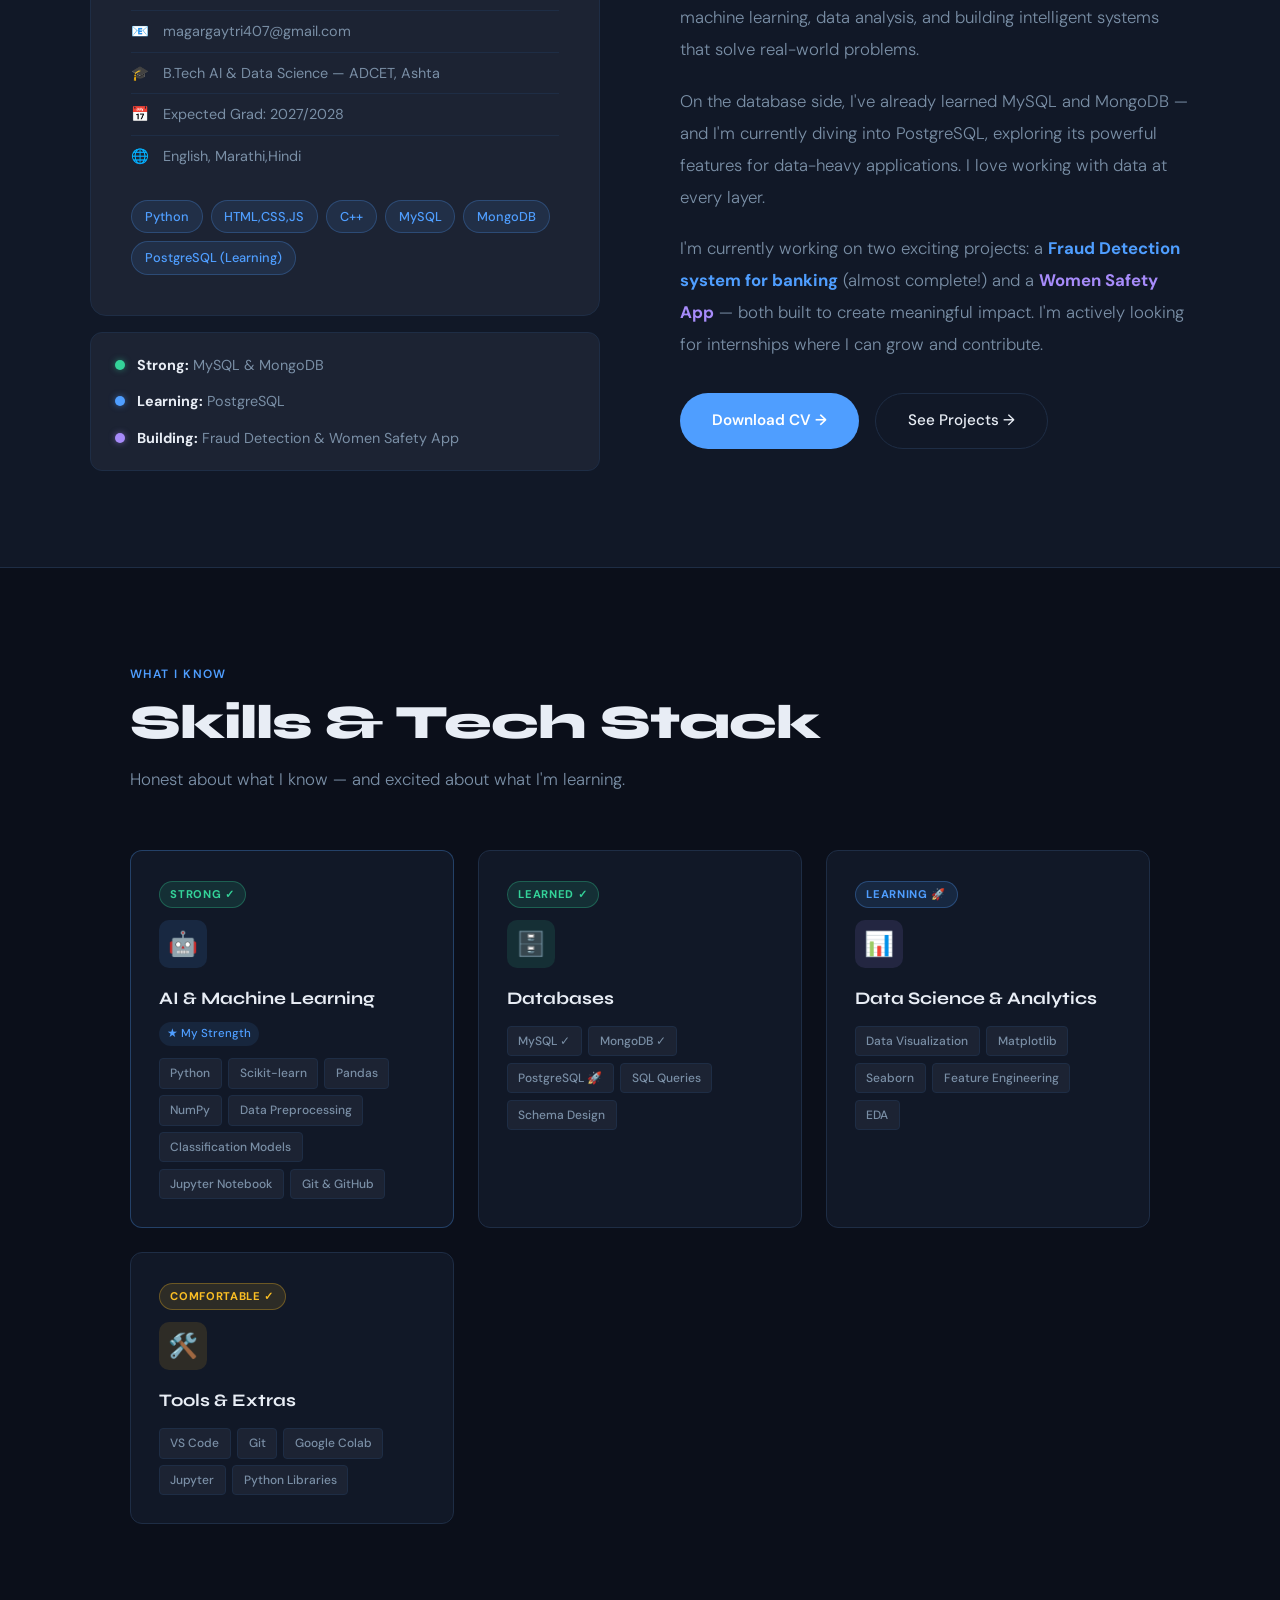
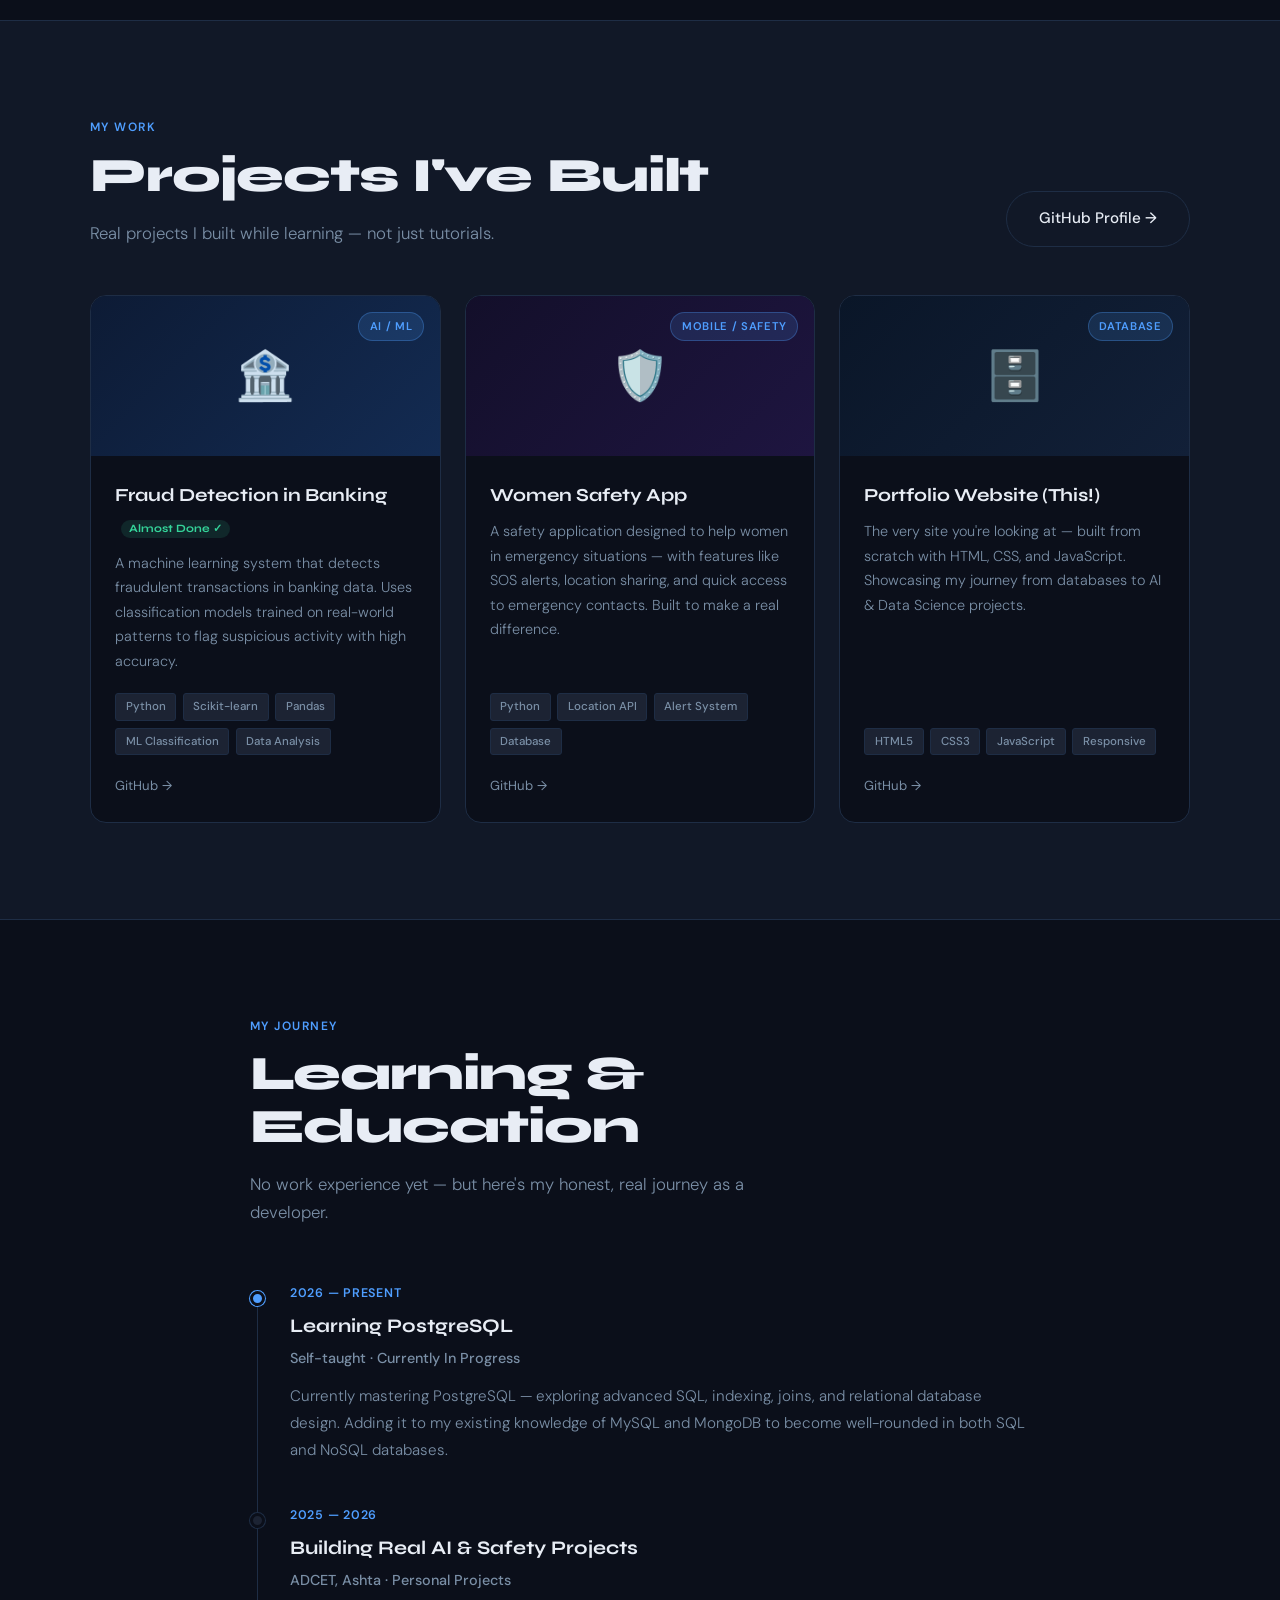
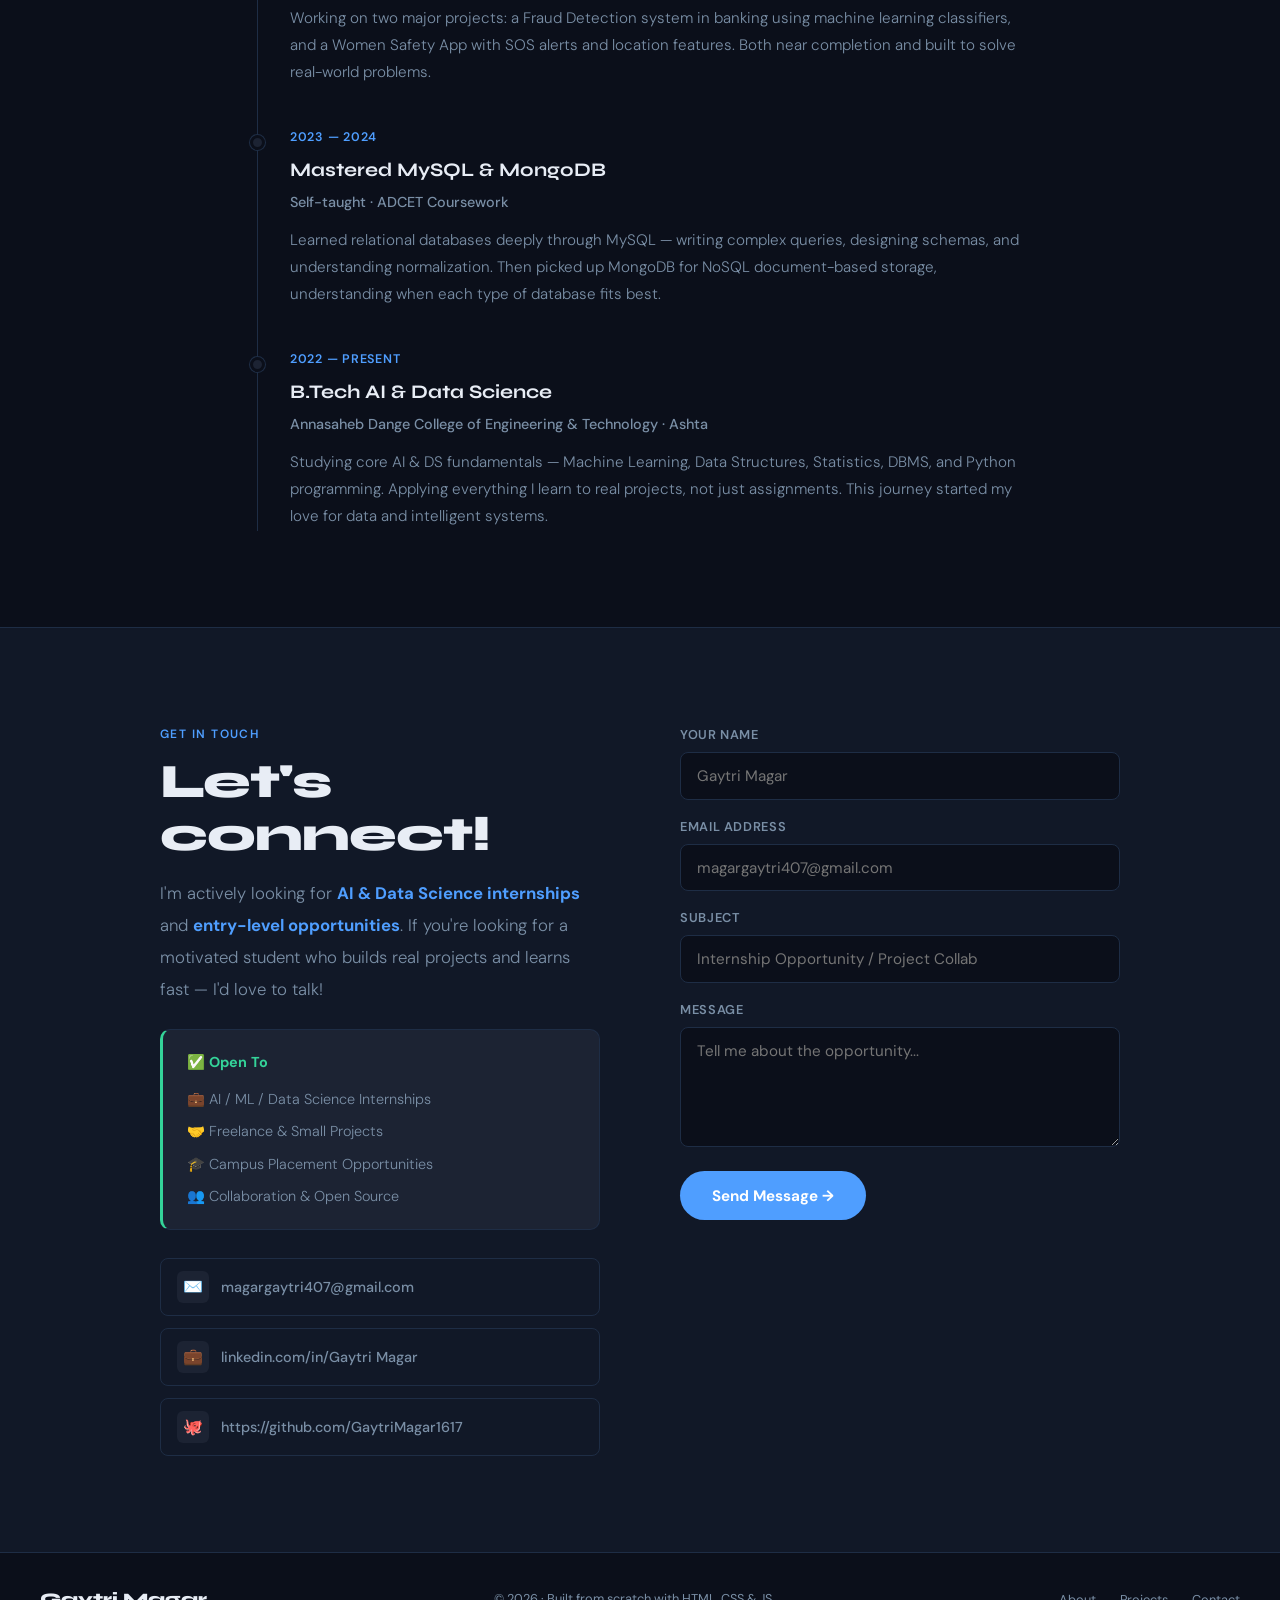
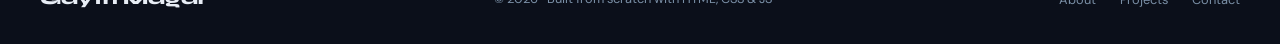
==== commit fada5fb2: "Updated design and fixed bugs" ====
--- a/index.html
+++ b/index.html
@@ -12,7 +12,7 @@
 
   <!-- ── NAVBAR ── -->
   <nav>
-    <a href="#" class="nav-logo">Gaytri<span>.</span>Magar</a>
+    <a href="#" class="nav-logo">Gaytri<span></span>Magar</a>
     <ul class="nav-links">
       <li><a href="#about">About</a></li>
       <li><a href="#skills">Skills</a></li>
@@ -273,7 +273,7 @@
 
       <div class="timeline-item">
         <div class="timeline-dot"></div>
-        <div class="timeline-period">2025 — Present</div>
+        <div class="timeline-period">2026 — Present</div>
         <div class="timeline-title">Learning PostgreSQL</div>
         <div class="timeline-company">Self-taught · Currently In Progress</div>
         <p class="timeline-desc">Currently mastering PostgreSQL — exploring advanced SQL, indexing, joins, and relational database design. Adding it to my existing knowledge of MySQL and MongoDB to become well-rounded in both SQL and NoSQL databases.</p>
@@ -281,7 +281,7 @@
 
       <div class="timeline-item">
         <div class="timeline-dot"></div>
-        <div class="timeline-period">2024 — 2025</div>
+        <div class="timeline-period">2025 — 2026</div>
         <div class="timeline-title">Building Real AI &amp; Safety Projects</div>
         <div class="timeline-company">ADCET, Ashta · Personal Projects</div>
         <p class="timeline-desc">Working on two major projects: a Fraud Detection system in banking using machine learning classifiers, and a Women Safety App with SOS alerts and location features. Both near completion and built to solve real-world problems.</p>
@@ -324,24 +324,24 @@
         </div>
         <div class="contact-socials">
           <a href="mailto:you@email.com" class="social-link">
-            <div class="social-icon">✉️</div> you@email.com
+            <div class="social-icon">✉️</div> magargaytri407@gmail.com
           </a>
           <a href="#" class="social-link">
-            <div class="social-icon">💼</div> linkedin.com/in/yourname
+            <div class="social-icon">💼</div> linkedin.com/in/Gaytri Magar
           </a>
           <a href="#" class="social-link">
-            <div class="social-icon">🐙</div> github.com/yourname
+            <div class="social-icon">🐙</div> https://github.com/GaytriMagar1617
           </a>
         </div>
       </div>
       <div class="contact-form">
         <div class="form-group">
           <label>Your Name</label>
-          <input type="text" id="contactName" placeholder="John Doe">
+          <input type="text" id="contactName" placeholder="Gaytri Magar">
         </div>
         <div class="form-group">
           <label>Email Address</label>
-          <input type="email" id="contactEmail" placeholder="john@company.com">
+          <input type="email" id="contactEmail" placeholder="magargaytri407@gmail.com">
         </div>
         <div class="form-group">
           <label>Subject</label>
@@ -359,8 +359,8 @@
 
   <!-- ── FOOTER ── -->
   <footer>
-    <a href="#" class="footer-logo">dev<span>.</span>student</a>
-    <p class="footer-copy">© 2025 · Built from scratch with HTML, CSS &amp; JS ❤️</p>
+    <a href="#" class="footer-logo">Gaytri Magar</a>
+    <p class="footer-copy">© 2026 · Built from scratch with HTML, CSS &amp; JS </p>
     <ul class="footer-links">
       <li><a href="#about">About</a></li>
       <li><a href="#projects">Projects</a></li>
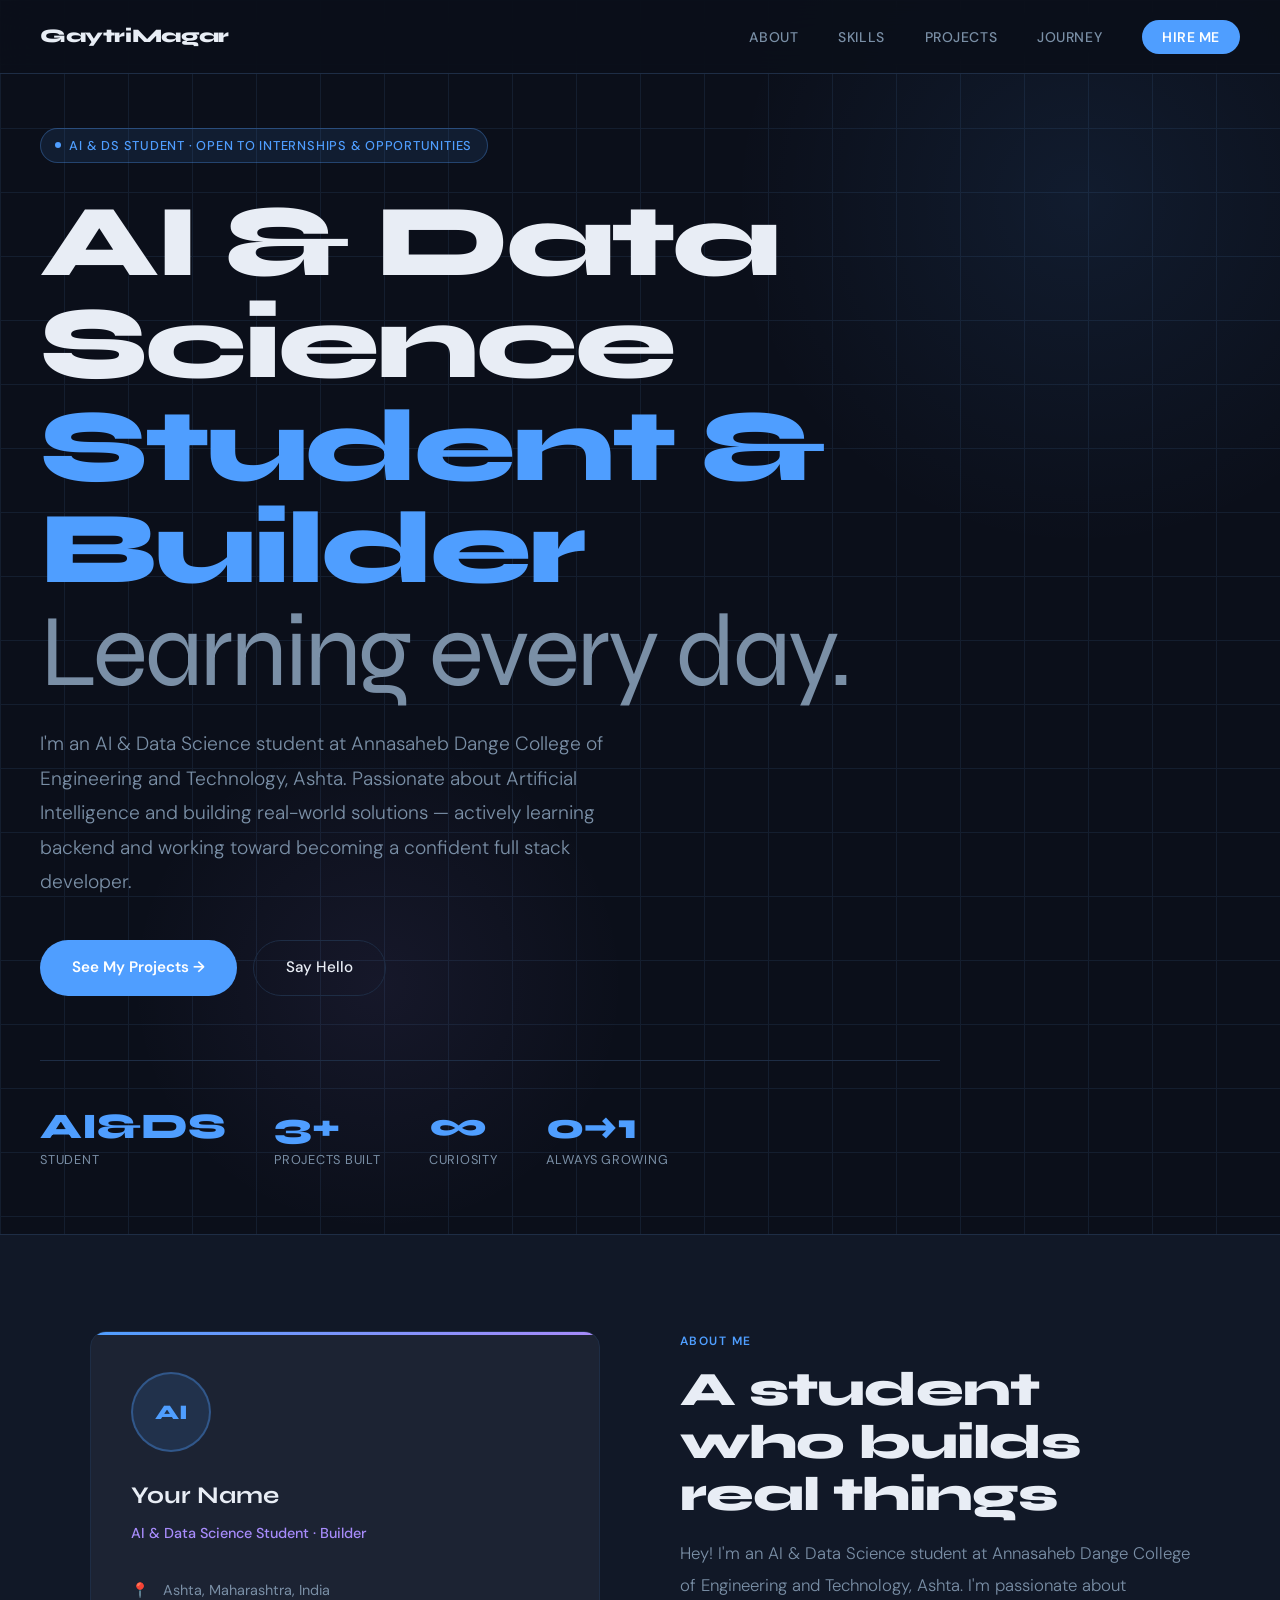
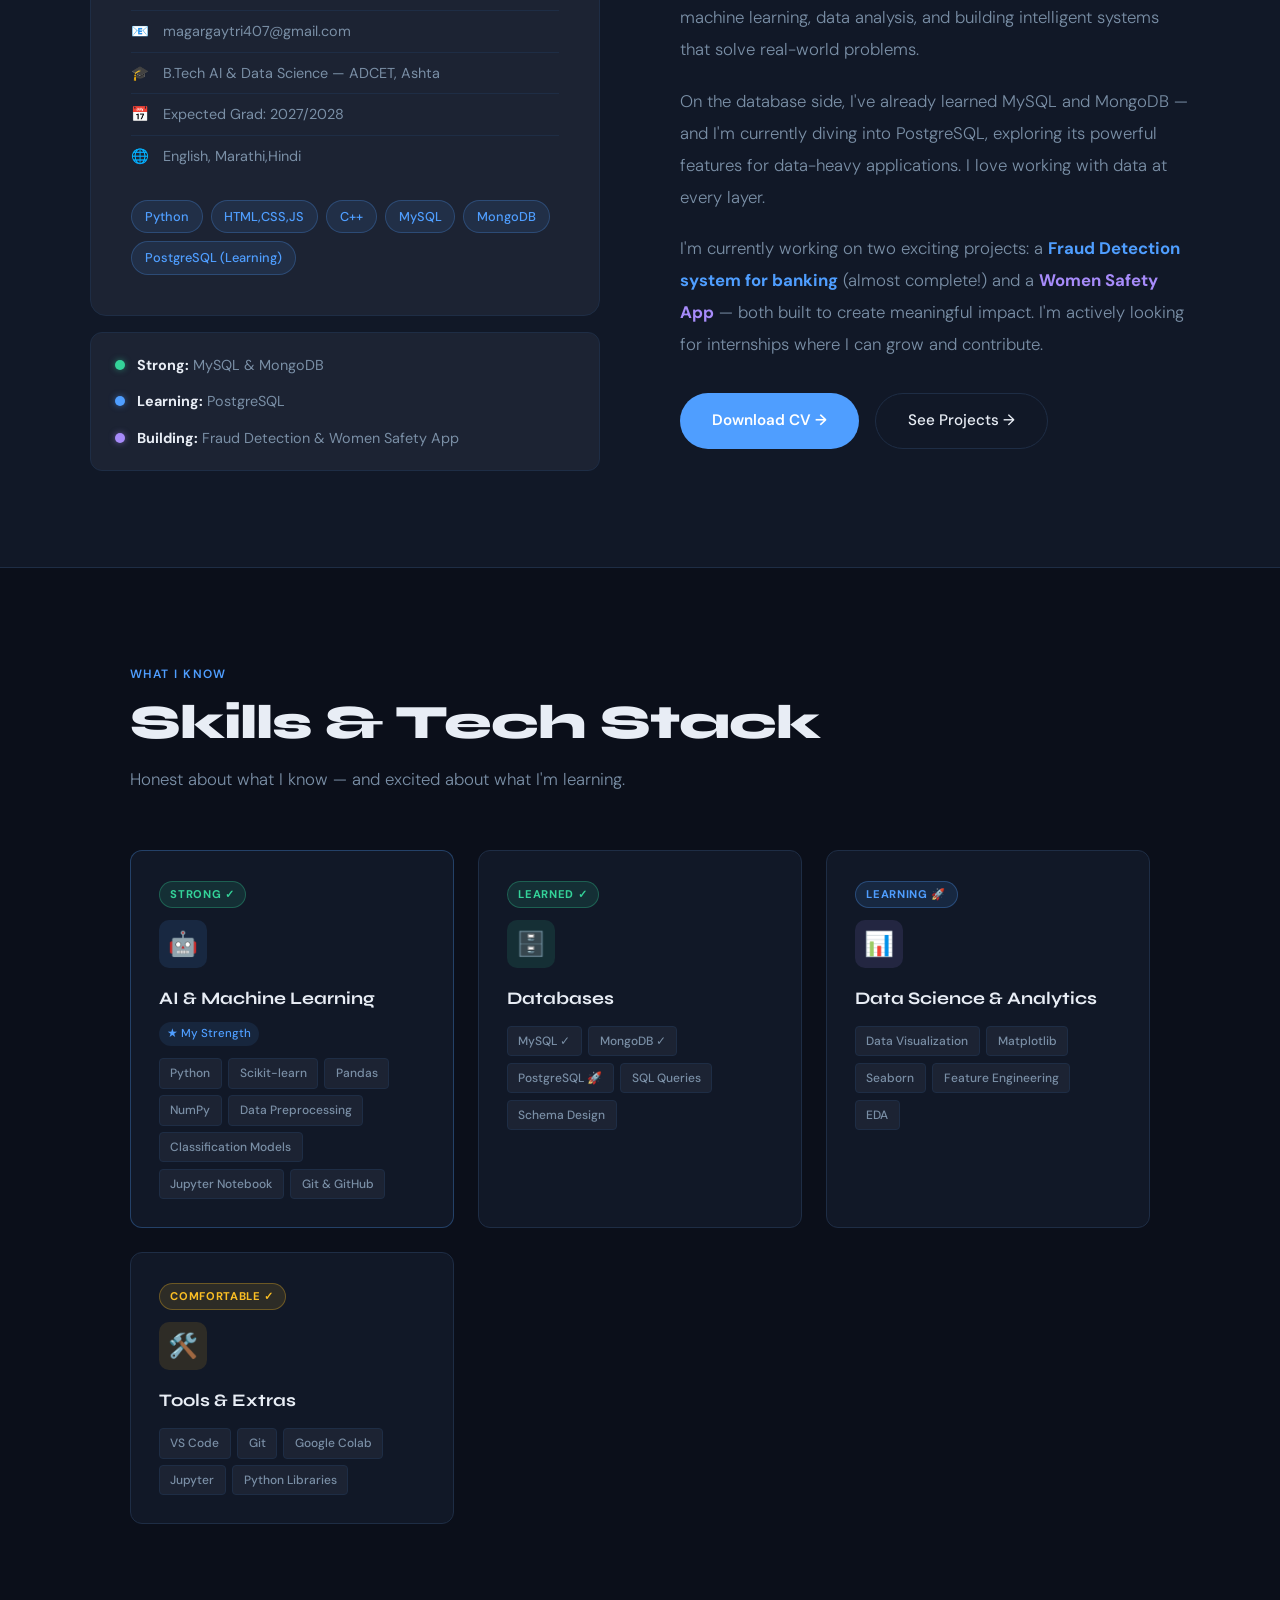
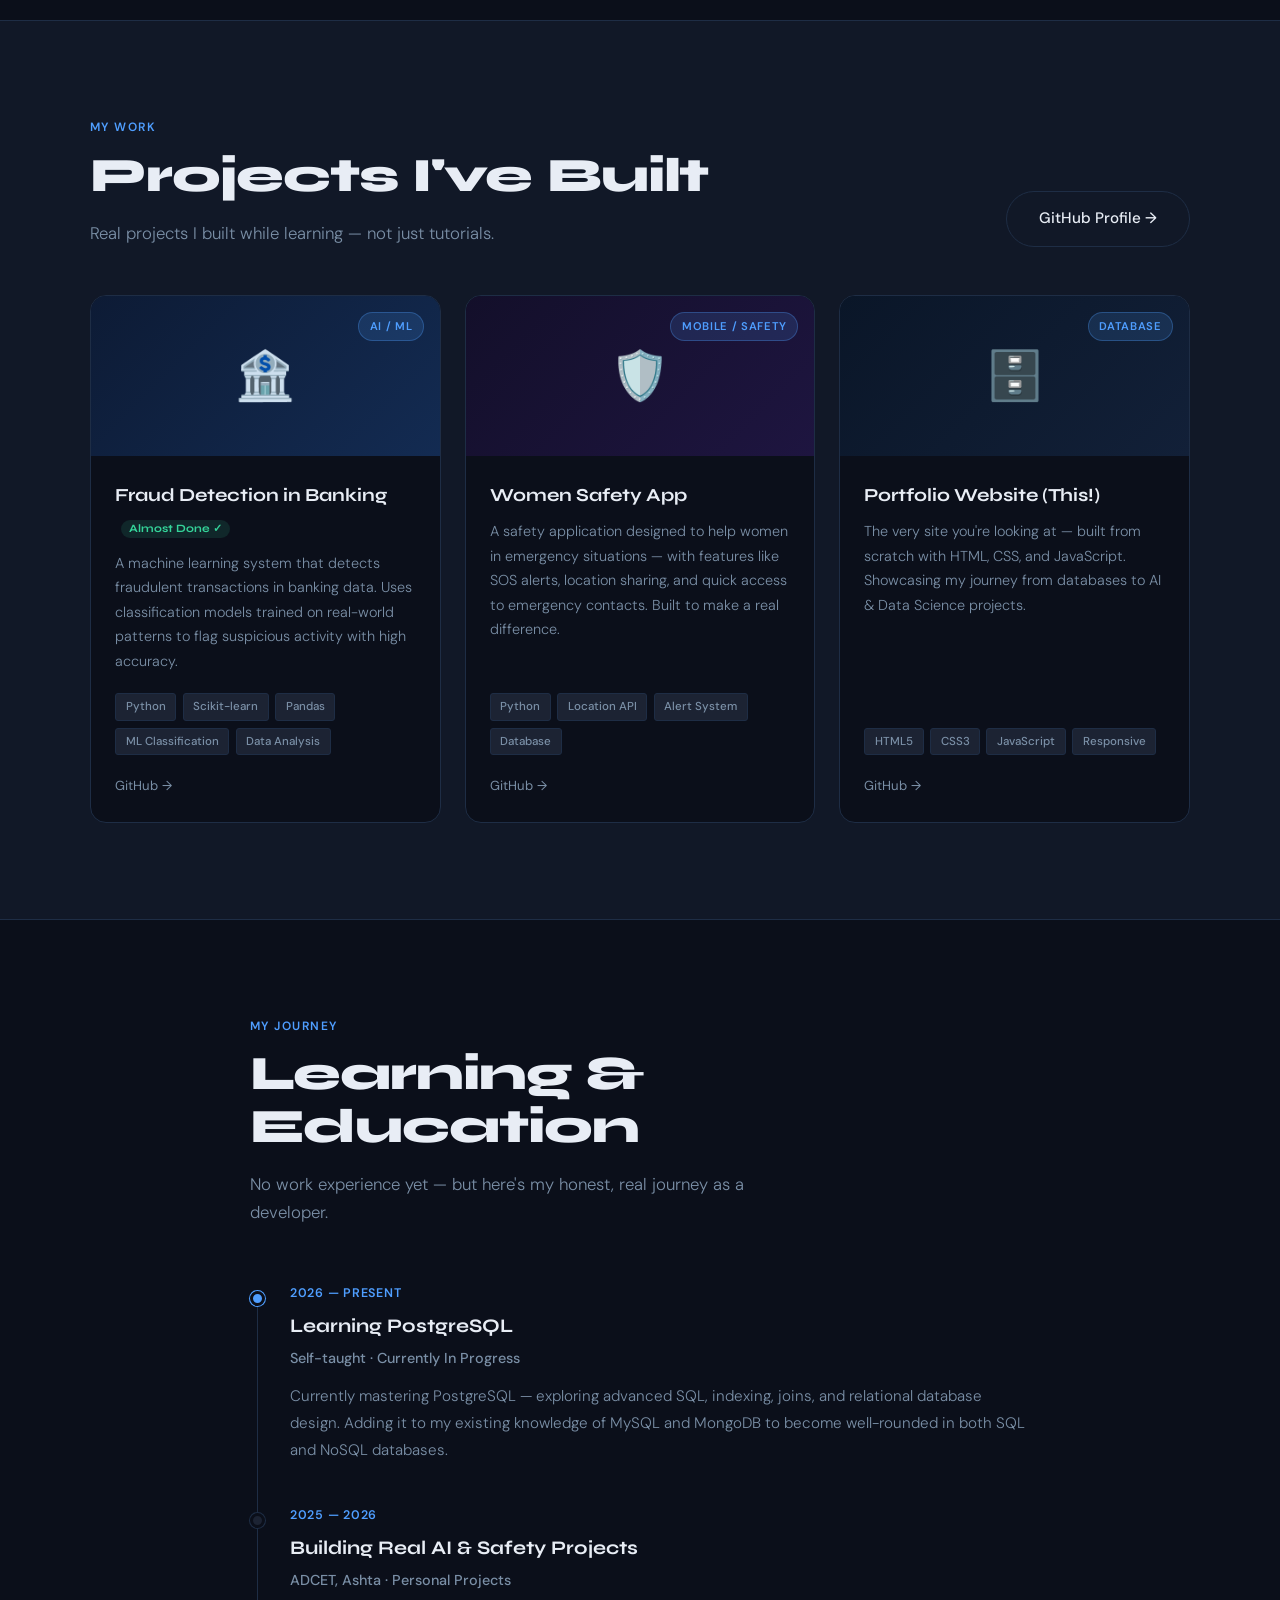
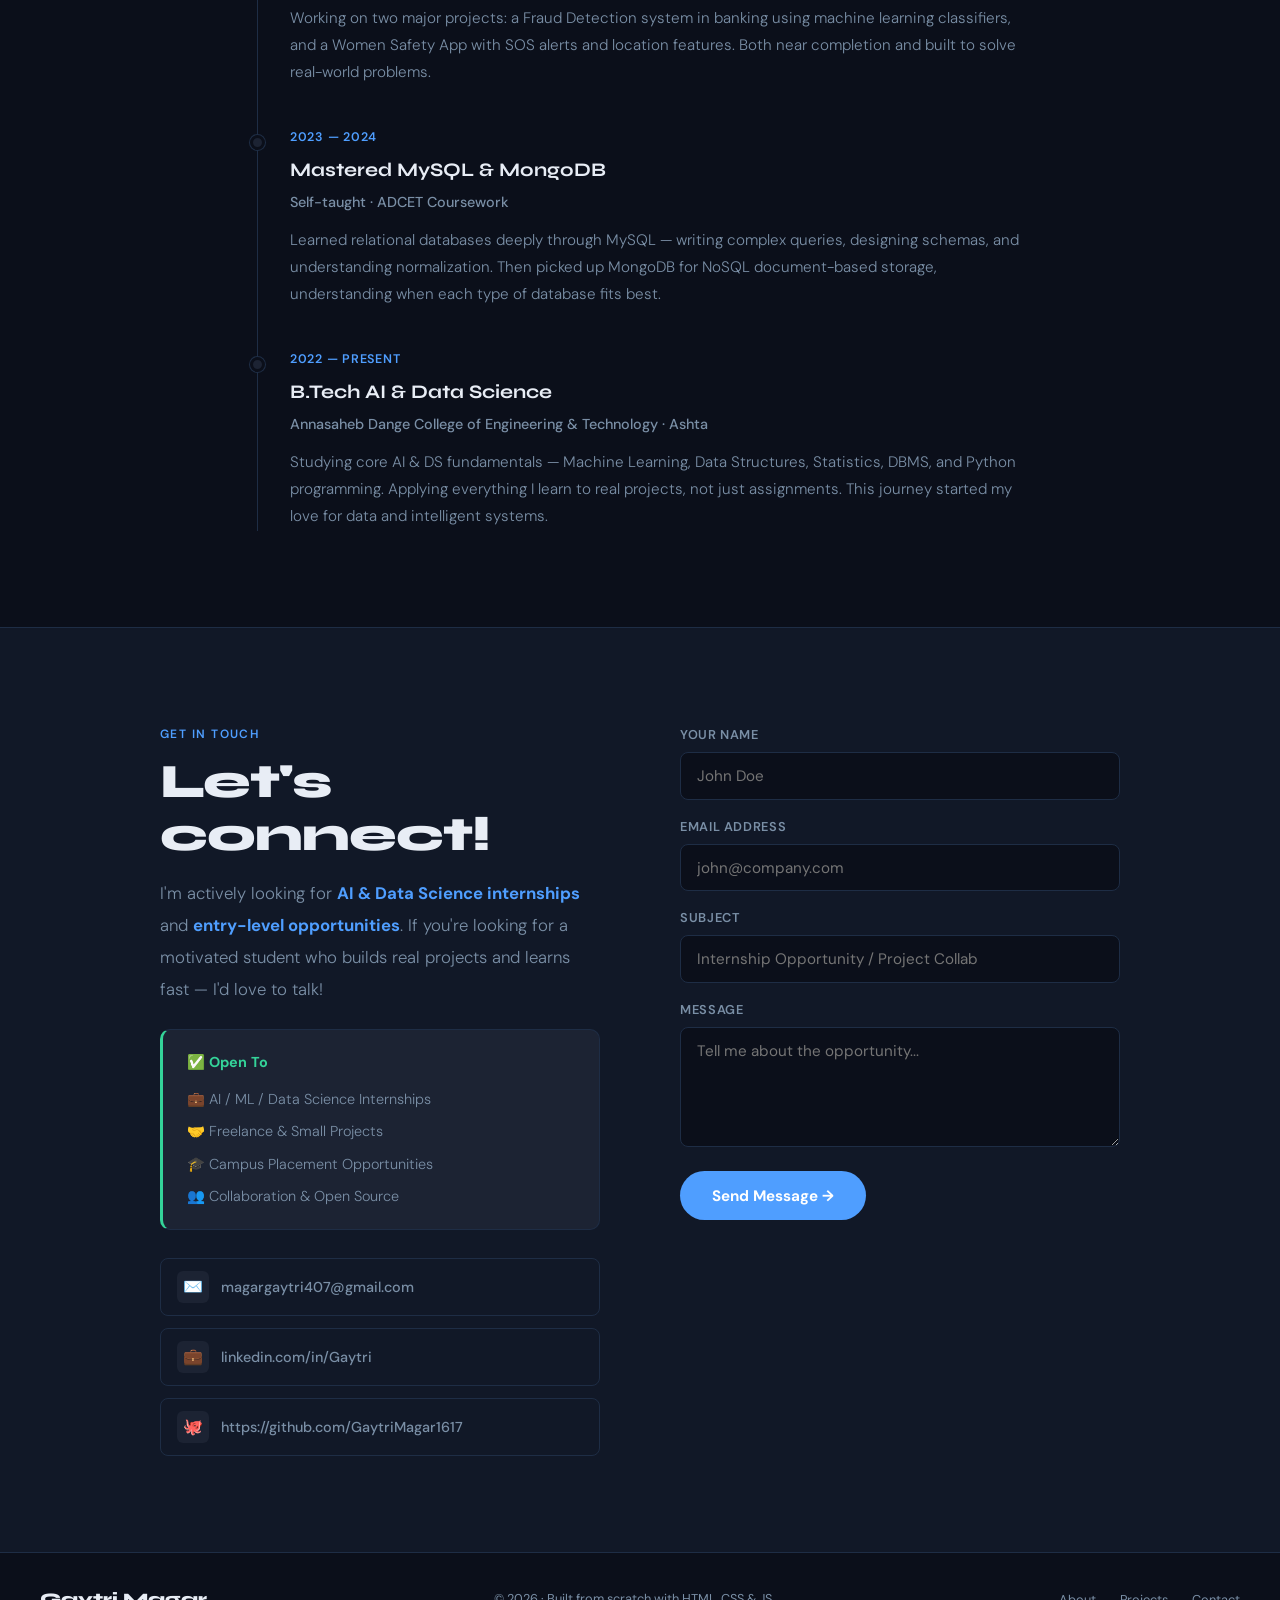
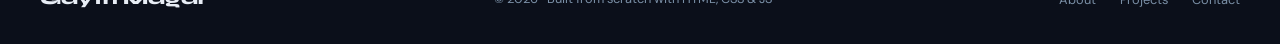
==== commit f90174ba: "Update Designs" ====
--- a/index.html
+++ b/index.html
@@ -327,7 +327,7 @@
             <div class="social-icon">✉️</div> magargaytri407@gmail.com
           </a>
           <a href="#" class="social-link">
-            <div class="social-icon">💼</div> linkedin.com/in/Gaytri Magar
+            <div class="social-icon">💼</div> linkedin.com/in/Gaytri
           </a>
           <a href="#" class="social-link">
             <div class="social-icon">🐙</div> https://github.com/GaytriMagar1617
@@ -337,11 +337,11 @@
       <div class="contact-form">
         <div class="form-group">
           <label>Your Name</label>
-          <input type="text" id="contactName" placeholder="Gaytri Magar">
+          <input type="text" id="contactName" placeholder="John Doe">
         </div>
         <div class="form-group">
           <label>Email Address</label>
-          <input type="email" id="contactEmail" placeholder="magargaytri407@gmail.com">
+          <input type="email" id="contactEmail" placeholder="john@company.com">
         </div>
         <div class="form-group">
           <label>Subject</label>
@@ -359,7 +359,7 @@
 
   <!-- ── FOOTER ── -->
   <footer>
-    <a href="#" class="footer-logo">Gaytri Magar</a>
+    <a href="#" class="footer-logo">Gaytri<span> </span>Magar</a>
     <p class="footer-copy">© 2026 · Built from scratch with HTML, CSS &amp; JS </p>
     <ul class="footer-links">
       <li><a href="#about">About</a></li>
